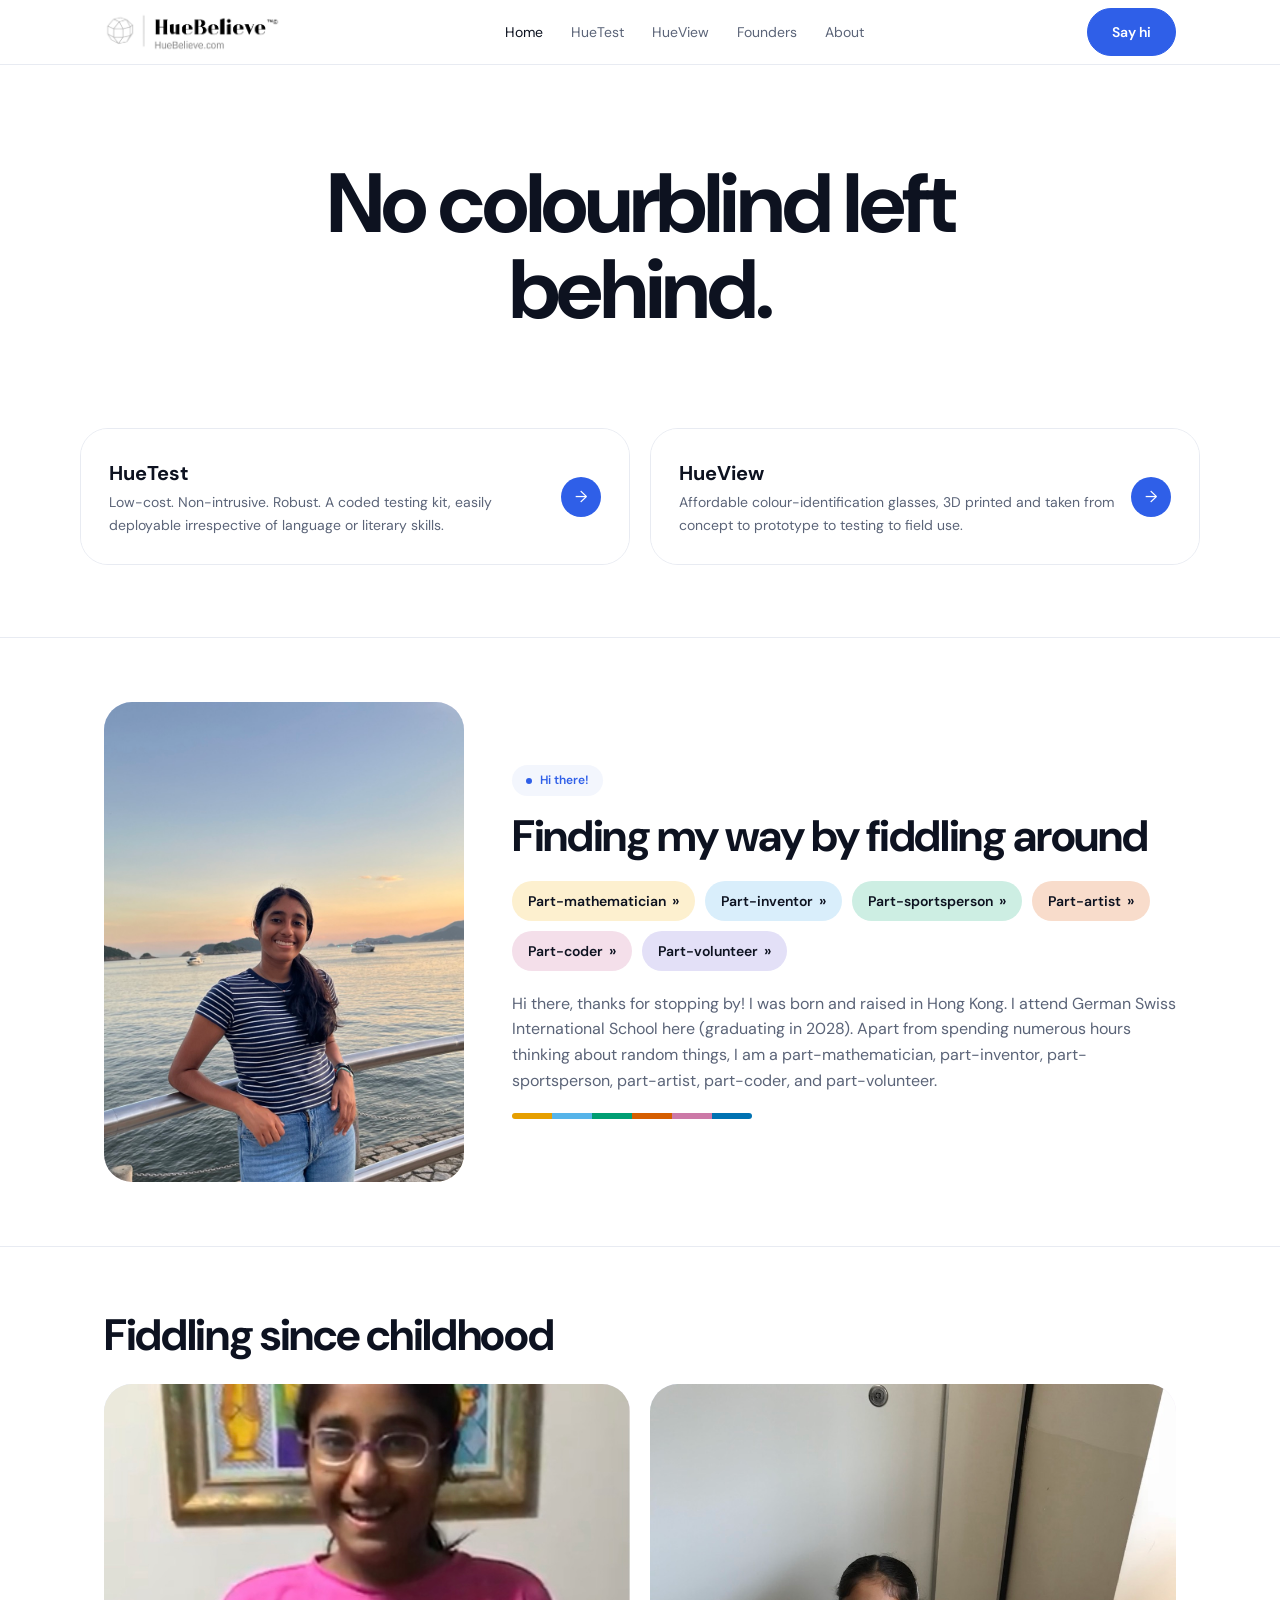
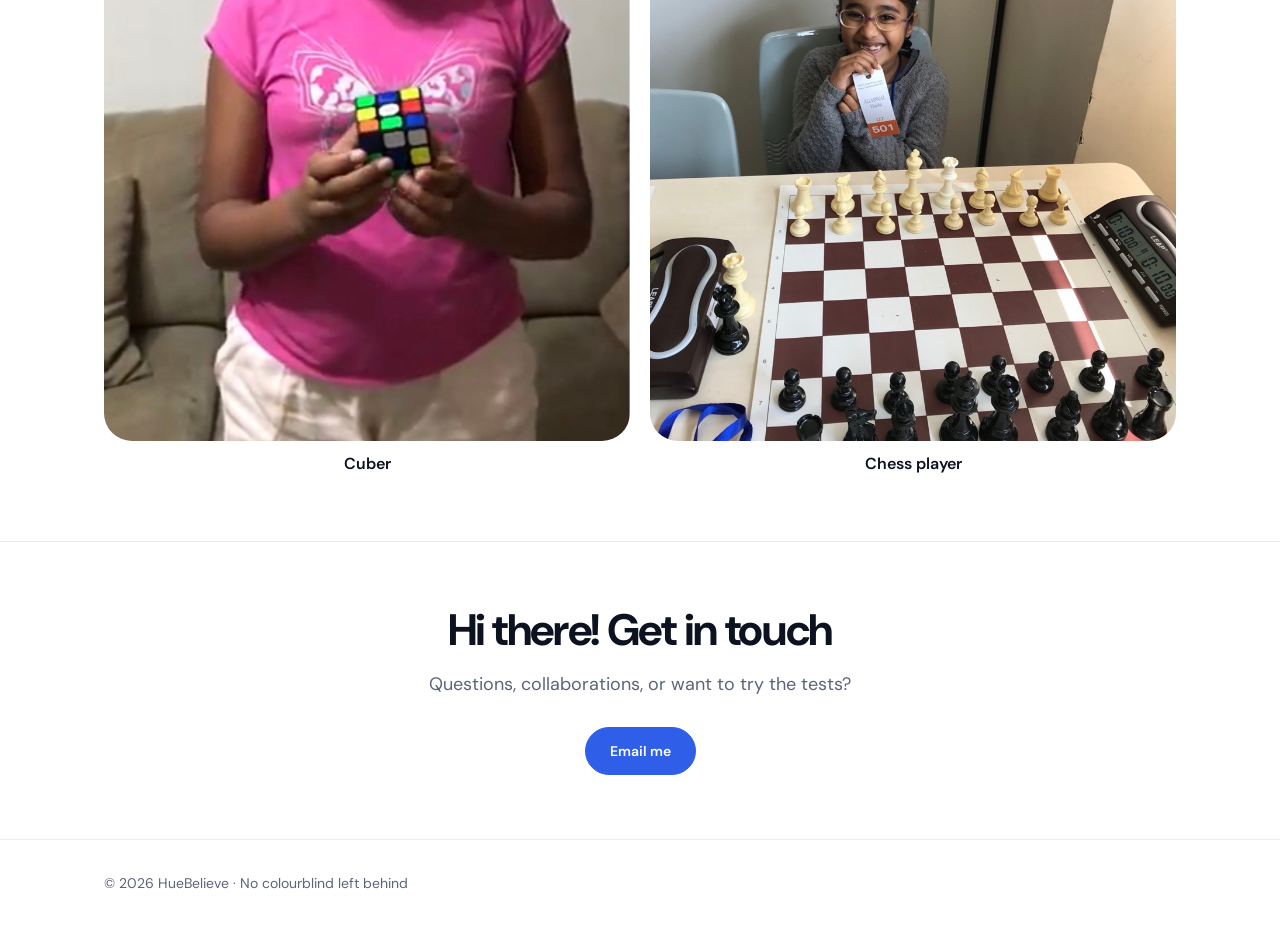
==== index.html @ 2ad81dcd "Route contact links to agar.vedika@gmail.com; show 'Email me' in Get in touch Co-Authored-By: Claude" ====
<!doctype html><html lang="en"><head><meta charset="utf-8"><meta name="viewport" content="width=device-width,initial-scale=1">
<title>HueBelieve</title><link rel="preconnect" href="https://fonts.googleapis.com"><link href="https://fonts.googleapis.com/css2?family=DM+Sans:wght@400;500;700&display=swap" rel="stylesheet"><link rel="stylesheet" href="styles.css"></head><body>
<nav><div class="wrap"><a class="logo" href="index.html"><img src="images/logo.png" alt="HueBelieve" height="40"></a>
<div class="links"><a href="index.html" class="on">Home</a><a href="huetest.html" class="">HueTest</a><a href="hueview.html" class="">HueView</a><a href="founders.html" class="">Founders</a><a href="index.html#about" class="">About</a></div><a class="btn primary" href="mailto:agar.vedika@gmail.com">Say hi</a></div></nav>

<header class="wrap hero"><h1>No colourblind left behind.</h1>
</header>
<div class="wrap tiles">
<a class="tile" href="huetest.html"><div class="cap"><div><h3>HueTest</h3><p>Low-cost. Non-intrusive. Robust. A coded testing kit, easily deployable irrespective of language or literary skills.</p></div><span class="arrow">→</span></div></a>
<a class="tile" href="hueview.html"><div class="cap"><div><h3>HueView</h3><p>Affordable colour-identification glasses, 3D printed and taken from concept to prototype to testing to field use.</p></div><span class="arrow">→</span></div></a></div>
<section id="about"><div class="wrap about"><div class="photo " data-label="Me"><img src="images/me.jpg" alt="Shivani by the sea at sunset" onerror="this.remove()"></div>
<div><span class="badge"><i></i>Hi there!</span><h2 style="margin-top:16px">Finding my way by fiddling around</h2>
<div class="chips"><a class="chip" href="founders.html#mathematician">Part-mathematician <span class="arr">&raquo;</span></a><a class="chip" href="founders.html#inventor">Part-inventor <span class="arr">&raquo;</span></a><a class="chip" href="founders.html#sportsperson">Part-sportsperson <span class="arr">&raquo;</span></a><a class="chip" href="founders.html#artist">Part-artist <span class="arr">&raquo;</span></a><a class="chip" href="founders.html#coder">Part-coder <span class="arr">&raquo;</span></a><a class="chip" href="founders.html#volunteer">Part-volunteer <span class="arr">&raquo;</span></a></div>
<p class="muted">Hi there, thanks for stopping by! I was born and raised in Hong Kong. I attend German Swiss International School here (graduating in 2028). Apart from spending numerous hours thinking about random things, I am a part-mathematician, part-inventor, part-sportsperson, part-artist, part-coder, and part-volunteer.</p><div class="spectrum"><i style="background:#E69F00"></i><i style="background:#56B4E9"></i><i style="background:#009E73"></i><i style="background:#D55E00"></i><i style="background:#CC79A7"></i><i style="background:#0072B2"></i></div></div></div></section>
<section id="fiddling"><div class="wrap"><h2>Fiddling since childhood</h2>
<div class="kids"><figure><div class="photo" data-label="Cuber"><img src="images/cuber.jpg" alt="Cuber" onerror="this.remove()"></div><figcaption>Cuber</figcaption></figure>
<figure><div class="photo" data-label="Chess player"><img src="images/chess.jpg" alt="Chess player" onerror="this.remove()"></div><figcaption>Chess player</figcaption></figure></div></div></section>

<section id="contact"><div class="wrap" style="text-align:center"><h2>Hi there! Get in touch</h2><p class="lead">Questions, collaborations, or want to try the tests?</p><p><a class="btn primary" href="mailto:agar.vedika@gmail.com">Email me</a></p></div></section>
<footer><div class="wrap">© 2026 HueBelieve · No colourblind left behind</div></footer></body></html>
---- styles.css ----
:root{--bg:#fff;--ink:#0d1220;--muted:#5b6478;--line:#e8ebf2;--blue:#2f5fe8;--soft:#f3f6fd;
--c1:#E69F00;--c2:#56B4E9;--c3:#009E73;--c4:#D55E00;--c5:#CC79A7;--c6:#0072B2}
*{box-sizing:border-box;margin:0}
html{scroll-behavior:smooth}
body{font-family:"DM Sans",system-ui,sans-serif;color:var(--ink);background:var(--bg);line-height:1.6}
a{color:inherit;text-decoration:none}
.wrap{max-width:1120px;margin:0 auto;padding:0 24px}
nav{position:sticky;top:0;z-index:10;background:rgba(255,255,255,.9);backdrop-filter:blur(8px);border-bottom:1px solid var(--line)}
nav .wrap{display:flex;align-items:center;justify-content:space-between;height:64px}
.logo{display:flex;align-items:center;gap:10px;font-weight:700}
.links{display:flex;gap:28px;font-size:14px;color:var(--muted)}
.links a:hover,.links a.on{color:var(--ink)}
.btn{display:inline-block;padding:12px 24px;border-radius:999px;font-weight:600;font-size:14px;border:1px solid var(--line);background:#fff}
.btn.primary{background:var(--blue);color:#fff;border-color:var(--blue)}
.btn:hover{transform:translateY(-1px)}
.hero{text-align:center;padding:72px 0 40px}
.badge{display:inline-flex;align-items:center;gap:8px;background:var(--soft);color:var(--blue);font-size:12px;font-weight:600;padding:6px 14px;border-radius:999px}
.badge i{width:6px;height:6px;border-radius:50%;background:var(--blue)}
h1{font-size:clamp(40px,7vw,84px);letter-spacing:-.04em;line-height:1.02;margin:24px auto;max-width:900px}
h2{font-size:clamp(28px,4vw,44px);letter-spacing:-.03em;line-height:1.1;margin-bottom:16px}
h3{font-size:20px;margin-bottom:6px}
.lead{color:var(--muted);max-width:560px;margin:0 auto 28px;font-size:18px}
.cta{display:flex;gap:12px;justify-content:center;flex-wrap:wrap}
.tiles{display:grid;grid-template-columns:1fr 1fr;gap:20px;padding:32px 0 72px}
.tile{position:relative;border-radius:28px;overflow:hidden;aspect-ratio:4/5;display:block}
.tile .photo{position:absolute;inset:0}
.tile .cap{position:absolute;left:20px;right:20px;bottom:20px;background:#fff;border-radius:20px;padding:16px 20px;display:flex;justify-content:space-between;align-items:center;gap:12px}
.tile .cap p{font-size:14px;color:var(--muted)}
.tile .arrow{flex:none;width:40px;height:40px;border-radius:50%;background:var(--blue);color:#fff;display:grid;place-items:center}
.tile:hover .arrow{transform:translateX(4px)}
.photo{background:linear-gradient(135deg,#dfe8ff,#f3e6f7 50%,#ffeccc);display:grid;place-items:center;color:var(--muted);font-size:14px}
.photo img{width:100%;height:100%;object-fit:cover;display:block}
.photo:has(img)::after{content:none}
.photo::before{content:attr(data-label);position:absolute;opacity:.7;z-index:0}
.photo img{position:relative;z-index:1}
section{padding:64px 0;border-top:1px solid var(--line)}
.about{display:grid;grid-template-columns:360px 1fr;gap:48px;align-items:center}
.about .photo{position:relative;aspect-ratio:3/4;border-radius:28px;overflow:hidden}
.chips{display:flex;flex-wrap:wrap;gap:10px;margin:20px 0}
.chip{padding:8px 16px;border-radius:999px;font-size:14px;font-weight:600;background:var(--soft)}
.chip:nth-child(1){background:#fdf0cf}.chip:nth-child(2){background:#d9eefb}.chip:nth-child(3){background:#cdeee3}
.chip:nth-child(4){background:#f8dccb}.chip:nth-child(5){background:#f4dfea}
.muted{color:var(--muted)}
.grid{display:grid;grid-template-columns:repeat(auto-fill,minmax(240px,1fr));gap:20px;margin-top:24px}
.gallery .photo{position:relative;aspect-ratio:1;border-radius:20px;overflow:hidden}
.card{border:1px solid var(--line);border-radius:20px;padding:24px;display:flex;flex-direction:column;gap:12px;align-items:flex-start}
.card p{color:var(--muted);font-size:15px}
pre{background:#0d1220;color:#dbe4ff;border-radius:16px;padding:20px;overflow:auto;font-size:13px;line-height:1.5;margin-top:16px}
.pagehead{padding:64px 0 24px}
.pagehead h1{text-align:left;margin:16px 0;font-size:clamp(36px,6vw,64px)}
.pagehead p{color:var(--muted);max-width:620px;font-size:18px}
table{width:100%;border-collapse:collapse;margin-top:16px;font-size:15px}
th,td{text-align:left;padding:12px 14px;border-bottom:1px solid var(--line)}
th{background:var(--soft);font-size:13px;text-transform:uppercase;letter-spacing:.04em}
.spectrum{display:flex;height:6px;border-radius:99px;overflow:hidden;margin-top:20px;max-width:240px}
.spectrum i{flex:1}
footer{border-top:1px solid var(--line);padding:32px 0;color:var(--muted);font-size:14px}
@media(max-width:760px){.links{display:none}.tiles,.about{grid-template-columns:1fr}}
.logo img{display:block;width:auto}
.kids{display:grid;grid-template-columns:1fr 1fr;gap:20px;margin-top:24px}
.kids figure .photo{position:relative;aspect-ratio:4/5;border-radius:28px;overflow:hidden}
.kids figcaption{margin-top:10px;font-weight:600;text-align:center}
.tile .cap h3{margin-bottom:2px}
@media(max-width:760px){.kids{grid-template-columns:1fr}}
.tile{aspect-ratio:auto;border:1px solid var(--line);background:linear-gradient(135deg,#eef3ff,#fff7e8);padding:56px 28px 28px;display:flex;align-items:flex-end;min-height:260px}
.tile .cap{position:static;width:100%;box-shadow:0 1px 0 var(--line)}
.tile{background:#fff;min-height:0;padding:0;border-radius:28px}
.tile .cap{padding:28px;box-shadow:none}

.kids.parts{grid-template-columns:repeat(3,1fr)}
@media(max-width:760px){.kids.parts{grid-template-columns:1fr}}
.kids.parts figcaption{font-size:14px}
.card>.btn{margin-top:auto}
.chip:nth-child(6){background:#e3e0f7}
.photo .tag{position:absolute;left:14px;bottom:14px;z-index:2;padding:8px 16px;border-radius:999px;background:rgba(255,255,255,.92);color:#0d1220;font-size:14px;font-weight:700}
a.chip{display:inline-flex;align-items:center;gap:6px;color:inherit;transition:transform .15s}
a.chip:hover{transform:translateY(-2px)}
a.chip .arr{font-size:15px;transition:transform .15s}
a.chip:hover .arr{transform:translateX(3px)}
.kids.parts figure{scroll-margin-top:110px}
.kids.parts figure:target .photo{outline:3px solid var(--blue);outline-offset:4px}
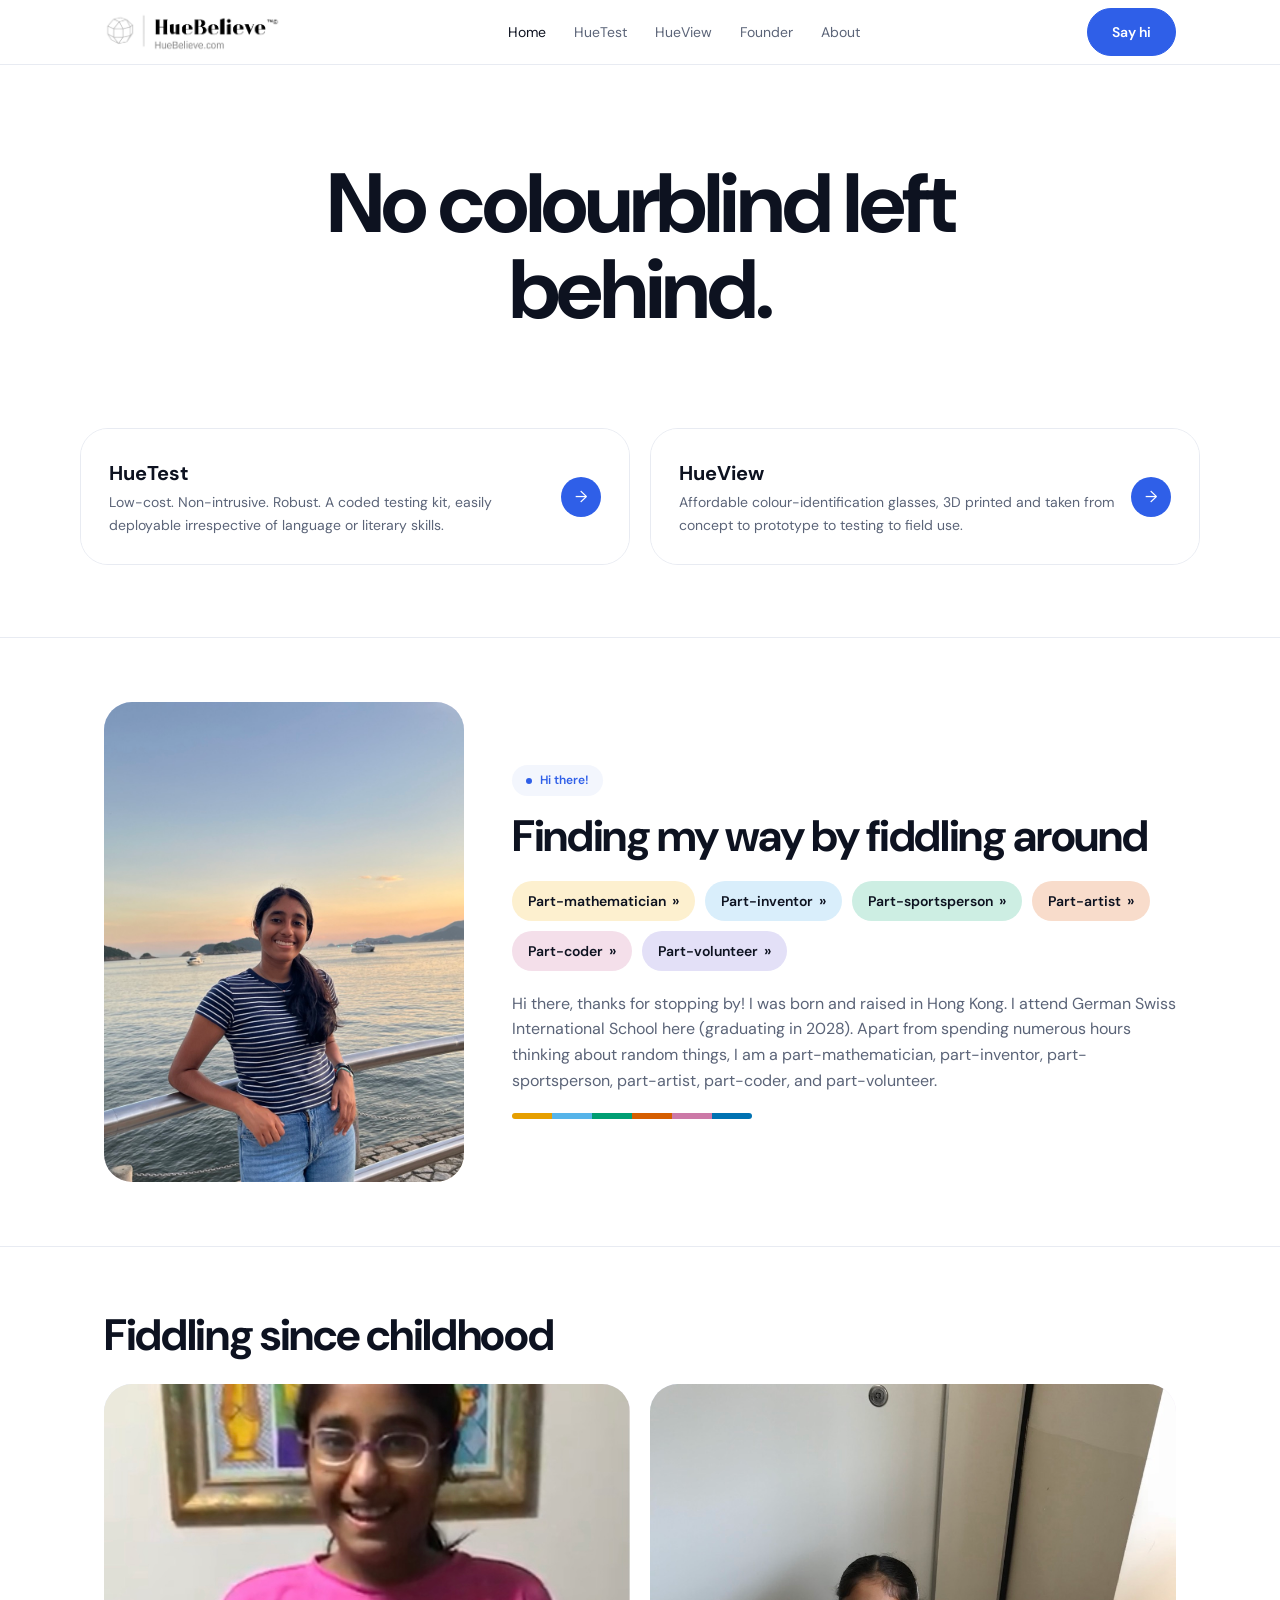
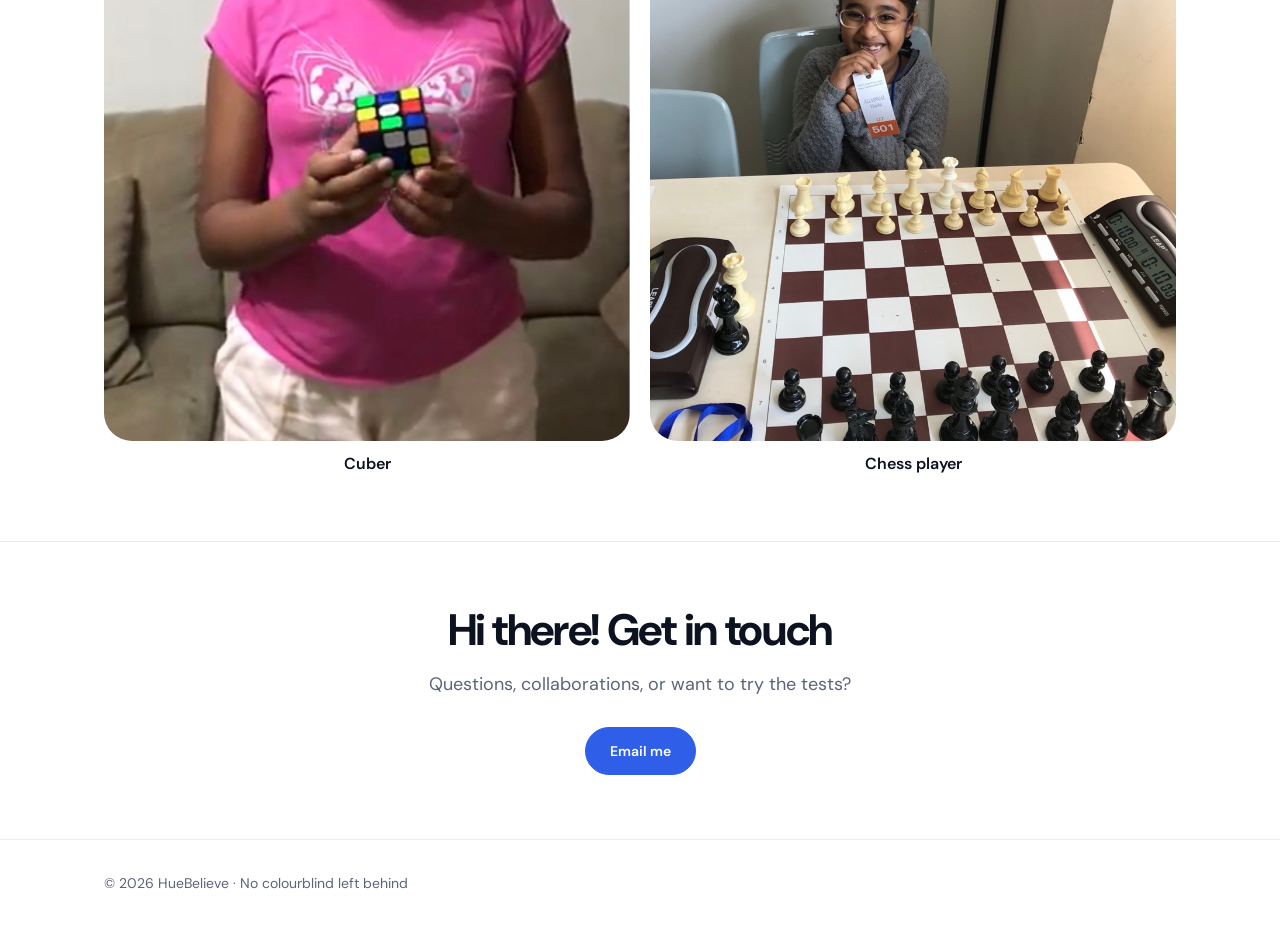
==== commit e5359c83: "Add contact form via FormSubmit, rename Founders tab to Founder, center contact dialog Co-Authored-B" ====
--- a/index.html
+++ b/index.html
@@ -1,7 +1,7 @@
 <!doctype html><html lang="en"><head><meta charset="utf-8"><meta name="viewport" content="width=device-width,initial-scale=1">
 <title>HueBelieve</title><link rel="preconnect" href="https://fonts.googleapis.com"><link href="https://fonts.googleapis.com/css2?family=DM+Sans:wght@400;500;700&display=swap" rel="stylesheet"><link rel="stylesheet" href="styles.css"></head><body>
 <nav><div class="wrap"><a class="logo" href="index.html"><img src="images/logo.png" alt="HueBelieve" height="40"></a>
-<div class="links"><a href="index.html" class="on">Home</a><a href="huetest.html" class="">HueTest</a><a href="hueview.html" class="">HueView</a><a href="founders.html" class="">Founders</a><a href="index.html#about" class="">About</a></div><a class="btn primary" href="mailto:agar.vedika@gmail.com">Say hi</a></div></nav>
+<div class="links"><a href="index.html" class="on">Home</a><a href="huetest.html" class="">HueTest</a><a href="hueview.html" class="">HueView</a><a href="founders.html" class="">Founder</a><a href="index.html#about" class="">About</a></div><a class="btn primary" href="#" data-contact>Say hi</a></div></nav>
 
 <header class="wrap hero"><h1>No colourblind left behind.</h1>
 </header>
@@ -16,5 +16,5 @@
 <div class="kids"><figure><div class="photo" data-label="Cuber"><img src="images/cuber.jpg" alt="Cuber" onerror="this.remove()"></div><figcaption>Cuber</figcaption></figure>
 <figure><div class="photo" data-label="Chess player"><img src="images/chess.jpg" alt="Chess player" onerror="this.remove()"></div><figcaption>Chess player</figcaption></figure></div></div></section>
 
-<section id="contact"><div class="wrap" style="text-align:center"><h2>Hi there! Get in touch</h2><p class="lead">Questions, collaborations, or want to try the tests?</p><p><a class="btn primary" href="mailto:agar.vedika@gmail.com">Email me</a></p></div></section>
-<footer><div class="wrap">© 2026 HueBelieve · No colourblind left behind</div></footer></body></html>+<section id="contact"><div class="wrap" style="text-align:center"><h2>Hi there! Get in touch</h2><p class="lead">Questions, collaborations, or want to try the tests?</p><p><a class="btn primary" href="#" data-contact>Email me</a></p></div></section>
+<footer><div class="wrap">© 2026 HueBelieve · No colourblind left behind</div></footer><script src="contact.js"></script></body></html>
--- a/styles.css
+++ b/styles.css
@@ -79,3 +79,14 @@
 a.chip:hover .arr{transform:translateX(3px)}
 .kids.parts figure{scroll-margin-top:110px}
 .kids.parts figure:target .photo{outline:3px solid var(--blue);outline-offset:4px}
+dialog.contact{border:none;border-radius:24px;padding:32px;width:min(480px,calc(100vw - 32px));box-shadow:0 20px 60px rgba(0,0,0,.25);font-family:inherit}
+dialog.contact::backdrop{background:rgba(13,18,32,.5)}
+dialog.contact h3{margin:0 0 8px;font-size:24px}
+dialog.contact form#cf{display:flex;flex-direction:column;gap:14px;margin-top:20px}
+dialog.contact label{display:flex;flex-direction:column;gap:6px;font-size:14px;font-weight:600}
+dialog.contact input,dialog.contact textarea{font:inherit;font-weight:400;padding:12px 14px;border:1px solid var(--line);border-radius:12px}
+dialog.contact button.btn{align-self:flex-start;cursor:pointer}
+dialog.contact #cf-status{font-size:14px;min-height:20px;color:var(--muted)}
+.cf-close{position:absolute;top:14px;right:18px}
+.cf-close button{background:none;border:none;font-size:28px;line-height:1;cursor:pointer;color:var(--muted)}
+dialog.contact{margin:auto}
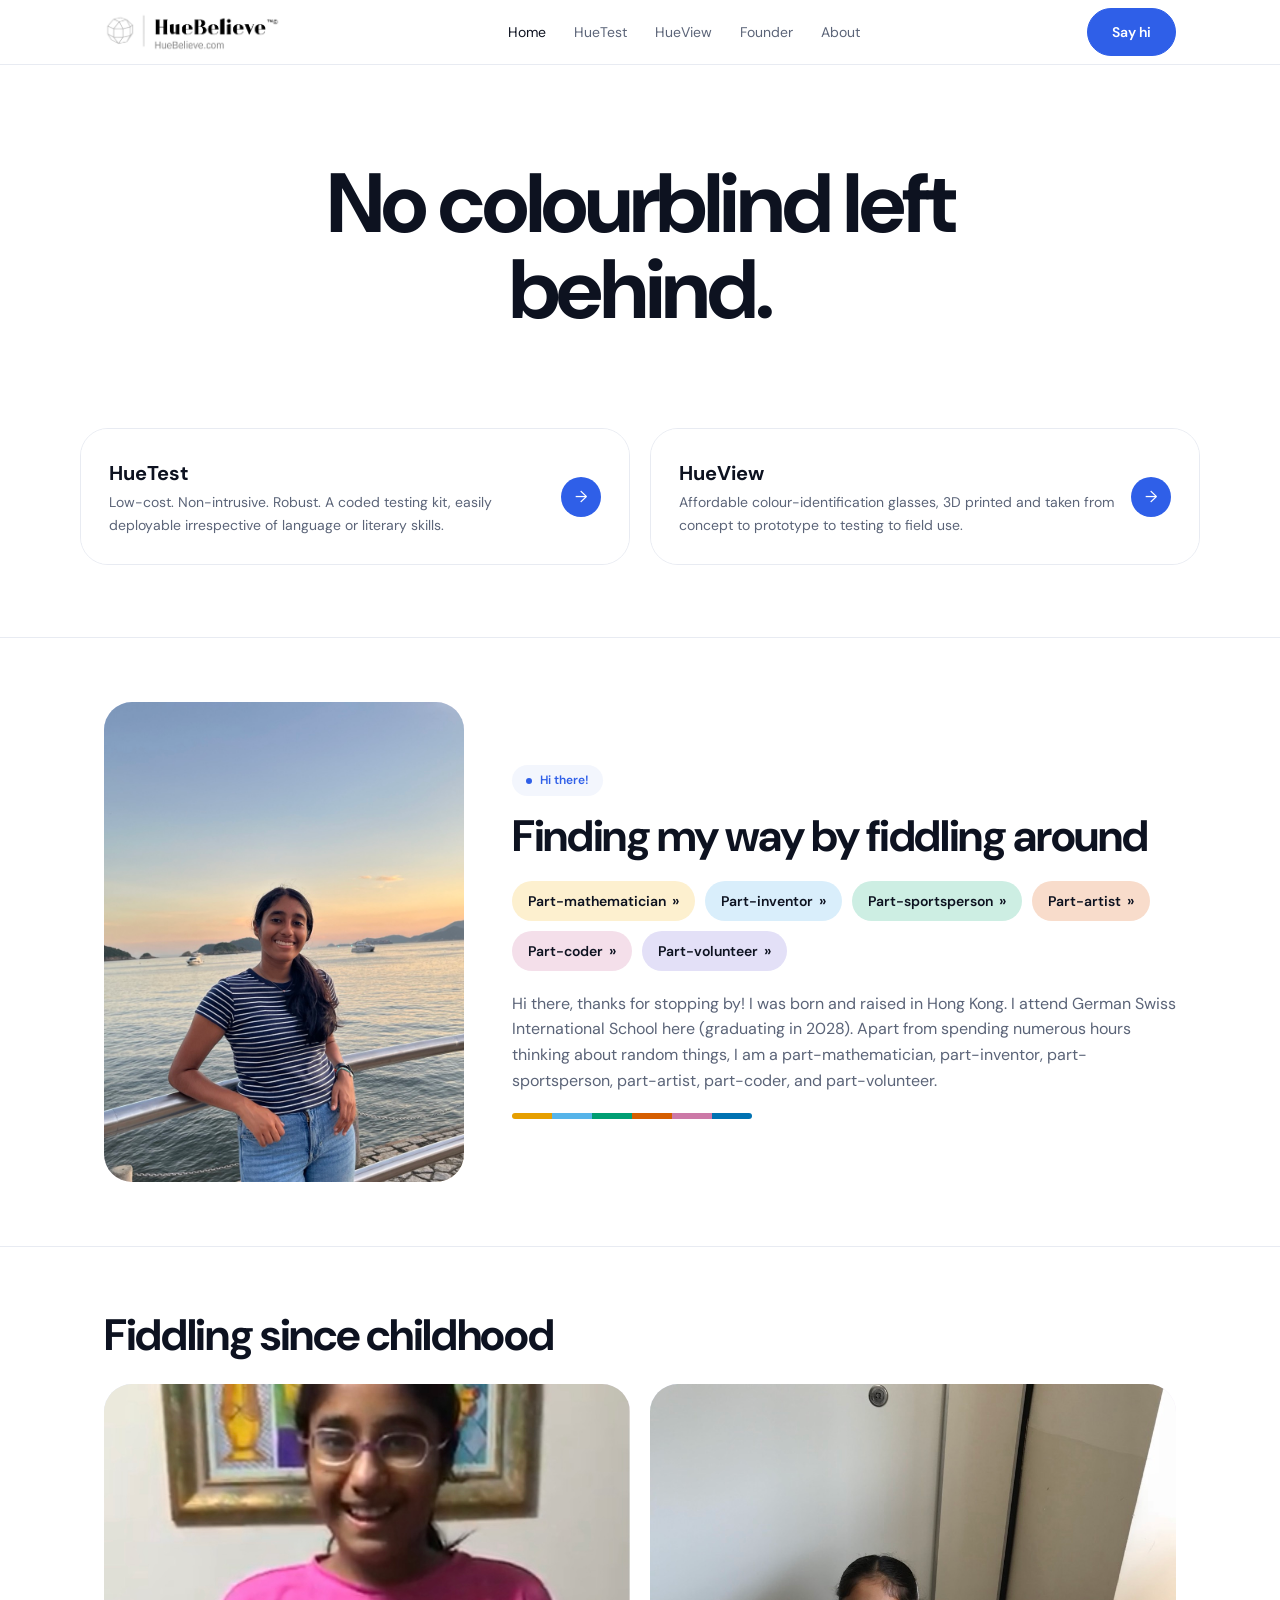
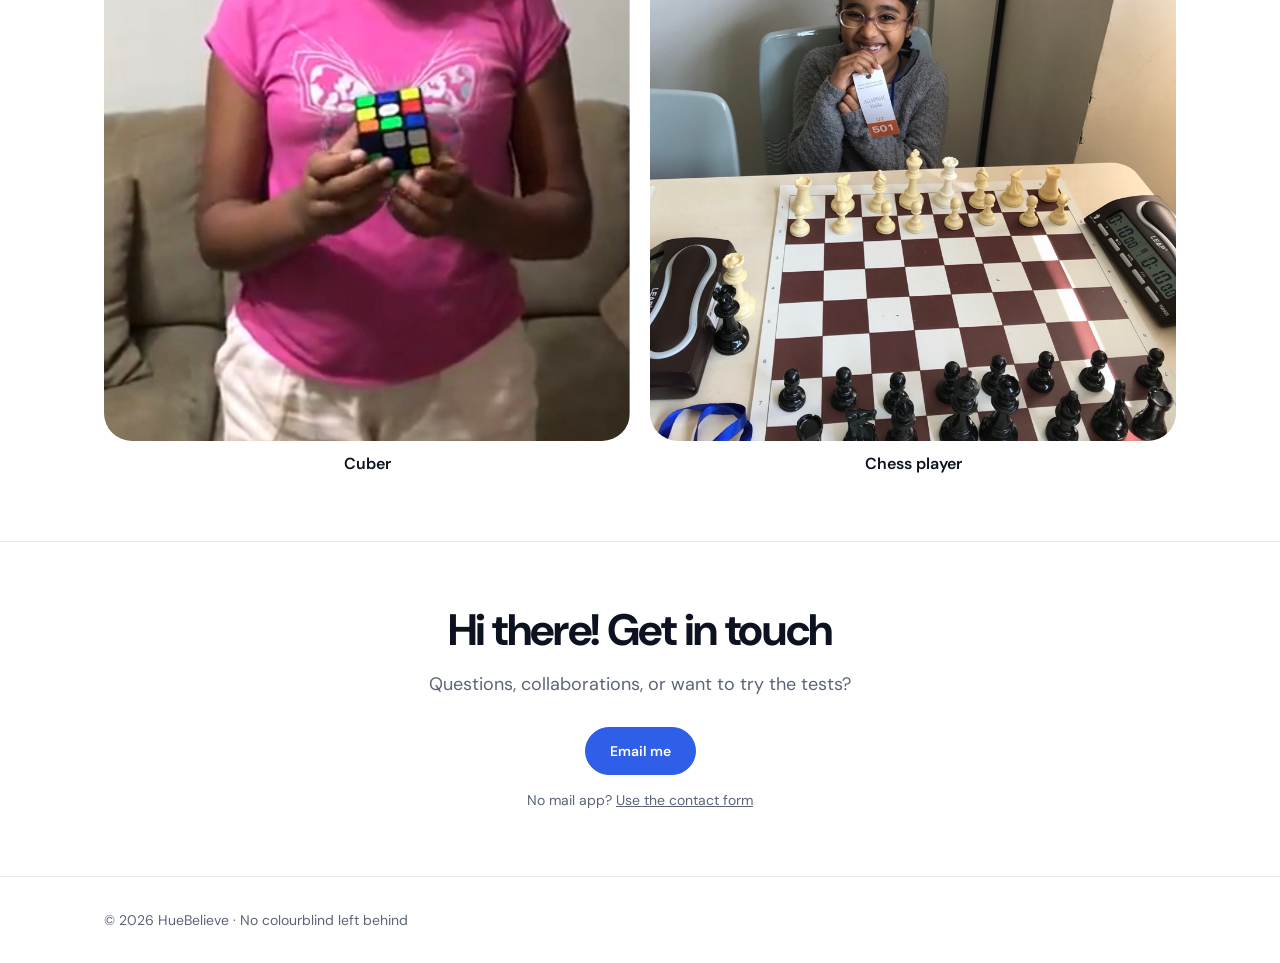
==== commit e79b7bea: "Restore contact form fallback under Email me; use clean page URLs Co-Authored-By: Claude Sonnet 5.5 " ====
--- a/index.html
+++ b/index.html
@@ -1,20 +1,20 @@
 <!doctype html><html lang="en"><head><meta charset="utf-8"><meta name="viewport" content="width=device-width,initial-scale=1">
 <title>HueBelieve</title><link rel="preconnect" href="https://fonts.googleapis.com"><link href="https://fonts.googleapis.com/css2?family=DM+Sans:wght@400;500;700&display=swap" rel="stylesheet"><link rel="stylesheet" href="styles.css"></head><body>
-<nav><div class="wrap"><a class="logo" href="index.html"><img src="images/logo.png" alt="HueBelieve" height="40"></a>
-<div class="links"><a href="index.html" class="on">Home</a><a href="huetest.html" class="">HueTest</a><a href="hueview.html" class="">HueView</a><a href="founders.html" class="">Founder</a><a href="index.html#about" class="">About</a></div><a class="btn primary" href="#" data-contact>Say hi</a></div></nav>
+<nav><div class="wrap"><a class="logo" href="./"><img src="images/logo.png" alt="HueBelieve" height="40"></a>
+<div class="links"><a href="./" class="on">Home</a><a href="huetest" class="">HueTest</a><a href="hueview" class="">HueView</a><a href="founders" class="">Founder</a><a href="./#about" class="">About</a></div><a class="btn primary" href="mailto:agar.vedika@gmail.com">Say hi</a></div></nav>
 
 <header class="wrap hero"><h1>No colourblind left behind.</h1>
 </header>
 <div class="wrap tiles">
-<a class="tile" href="huetest.html"><div class="cap"><div><h3>HueTest</h3><p>Low-cost. Non-intrusive. Robust. A coded testing kit, easily deployable irrespective of language or literary skills.</p></div><span class="arrow">→</span></div></a>
-<a class="tile" href="hueview.html"><div class="cap"><div><h3>HueView</h3><p>Affordable colour-identification glasses, 3D printed and taken from concept to prototype to testing to field use.</p></div><span class="arrow">→</span></div></a></div>
+<a class="tile" href="huetest"><div class="cap"><div><h3>HueTest</h3><p>Low-cost. Non-intrusive. Robust. A coded testing kit, easily deployable irrespective of language or literary skills.</p></div><span class="arrow">→</span></div></a>
+<a class="tile" href="hueview"><div class="cap"><div><h3>HueView</h3><p>Affordable colour-identification glasses, 3D printed and taken from concept to prototype to testing to field use.</p></div><span class="arrow">→</span></div></a></div>
 <section id="about"><div class="wrap about"><div class="photo " data-label="Me"><img src="images/me.jpg" alt="Shivani by the sea at sunset" onerror="this.remove()"></div>
 <div><span class="badge"><i></i>Hi there!</span><h2 style="margin-top:16px">Finding my way by fiddling around</h2>
-<div class="chips"><a class="chip" href="founders.html#mathematician">Part-mathematician <span class="arr">&raquo;</span></a><a class="chip" href="founders.html#inventor">Part-inventor <span class="arr">&raquo;</span></a><a class="chip" href="founders.html#sportsperson">Part-sportsperson <span class="arr">&raquo;</span></a><a class="chip" href="founders.html#artist">Part-artist <span class="arr">&raquo;</span></a><a class="chip" href="founders.html#coder">Part-coder <span class="arr">&raquo;</span></a><a class="chip" href="founders.html#volunteer">Part-volunteer <span class="arr">&raquo;</span></a></div>
+<div class="chips"><a class="chip" href="founders#mathematician">Part-mathematician <span class="arr">&raquo;</span></a><a class="chip" href="founders#inventor">Part-inventor <span class="arr">&raquo;</span></a><a class="chip" href="founders#sportsperson">Part-sportsperson <span class="arr">&raquo;</span></a><a class="chip" href="founders#artist">Part-artist <span class="arr">&raquo;</span></a><a class="chip" href="founders#coder">Part-coder <span class="arr">&raquo;</span></a><a class="chip" href="founders#volunteer">Part-volunteer <span class="arr">&raquo;</span></a></div>
 <p class="muted">Hi there, thanks for stopping by! I was born and raised in Hong Kong. I attend German Swiss International School here (graduating in 2028). Apart from spending numerous hours thinking about random things, I am a part-mathematician, part-inventor, part-sportsperson, part-artist, part-coder, and part-volunteer.</p><div class="spectrum"><i style="background:#E69F00"></i><i style="background:#56B4E9"></i><i style="background:#009E73"></i><i style="background:#D55E00"></i><i style="background:#CC79A7"></i><i style="background:#0072B2"></i></div></div></div></section>
 <section id="fiddling"><div class="wrap"><h2>Fiddling since childhood</h2>
 <div class="kids"><figure><div class="photo" data-label="Cuber"><img src="images/cuber.jpg" alt="Cuber" onerror="this.remove()"></div><figcaption>Cuber</figcaption></figure>
 <figure><div class="photo" data-label="Chess player"><img src="images/chess.jpg" alt="Chess player" onerror="this.remove()"></div><figcaption>Chess player</figcaption></figure></div></div></section>
 
-<section id="contact"><div class="wrap" style="text-align:center"><h2>Hi there! Get in touch</h2><p class="lead">Questions, collaborations, or want to try the tests?</p><p><a class="btn primary" href="#" data-contact>Email me</a></p></div></section>
+<section id="contact"><div class="wrap" style="text-align:center"><h2>Hi there! Get in touch</h2><p class="lead">Questions, collaborations, or want to try the tests?</p><p><a class="btn primary" href="mailto:agar.vedika@gmail.com">Email me</a></p><p style="margin-top:14px;font-size:14px" class="muted">No mail app? <a href="#" data-contact style="text-decoration:underline">Use the contact form</a></p></div></section>
 <footer><div class="wrap">© 2026 HueBelieve · No colourblind left behind</div></footer><script src="contact.js"></script></body></html>
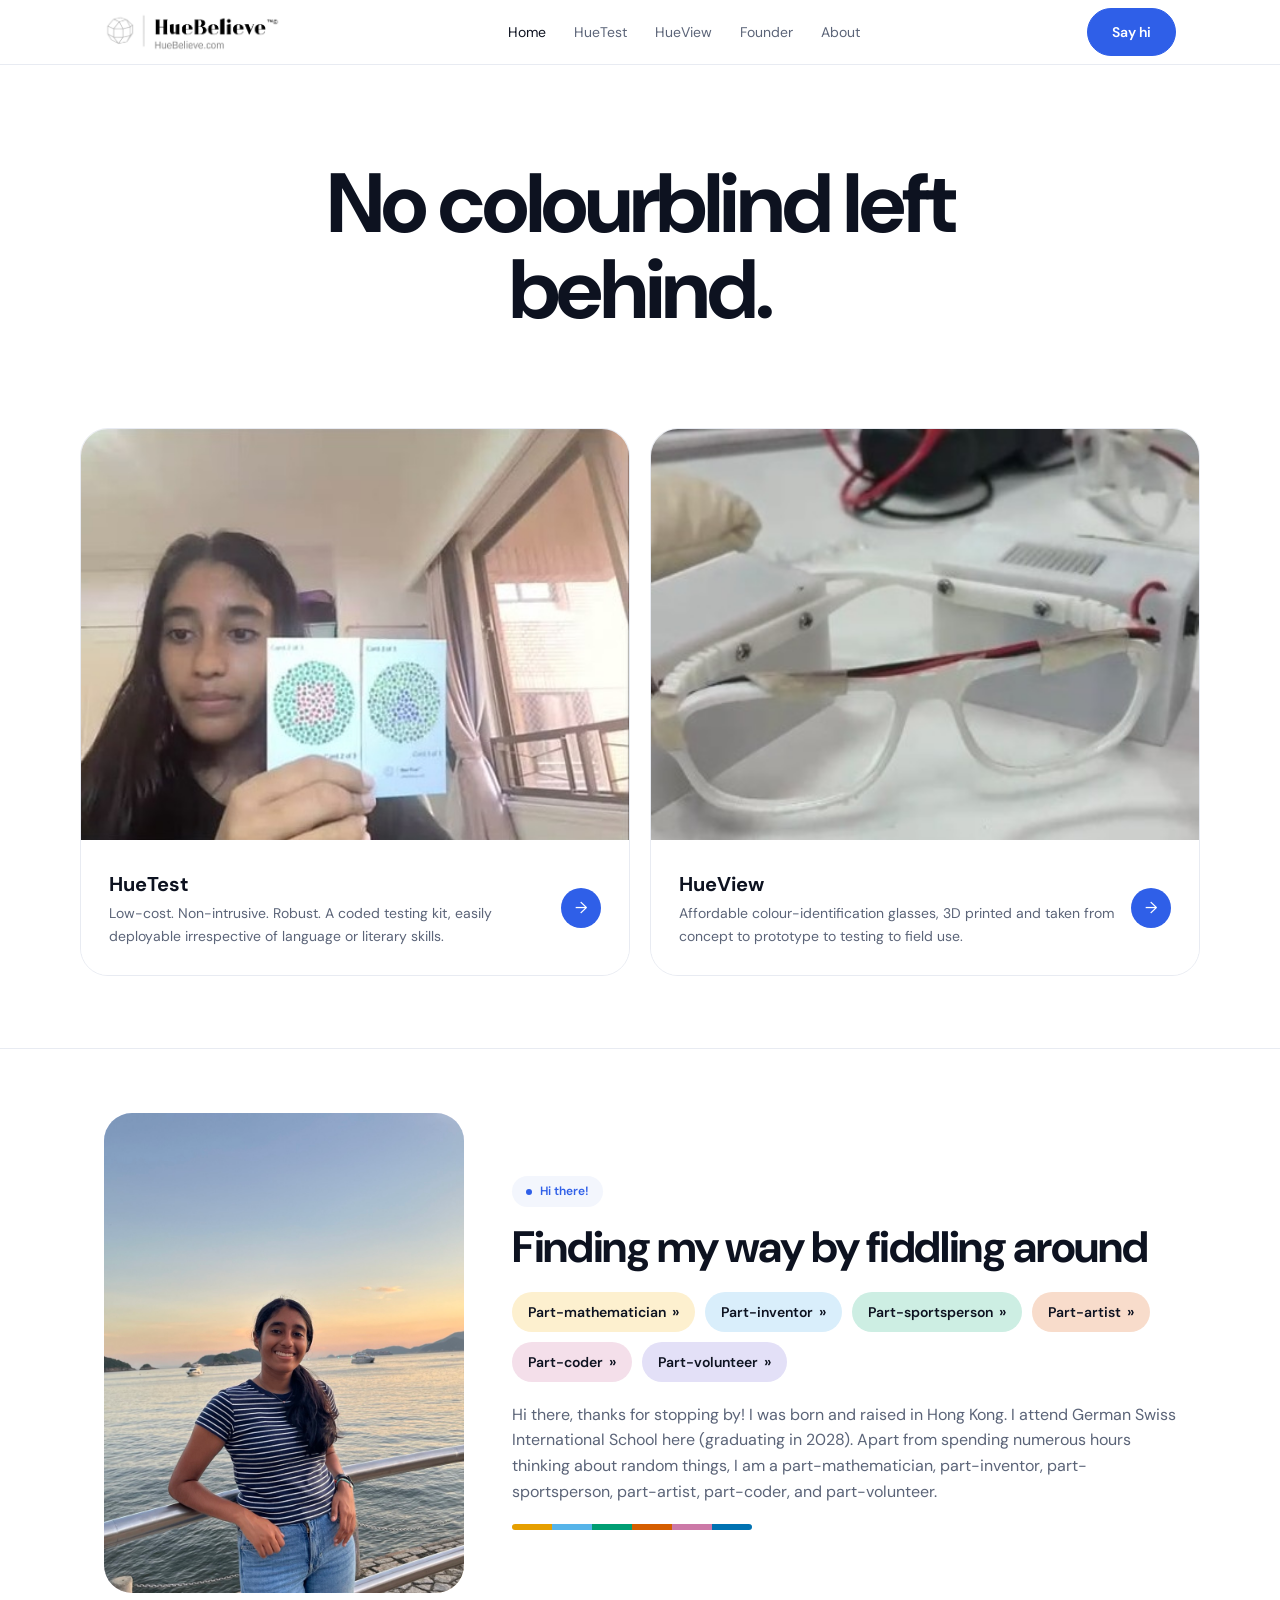
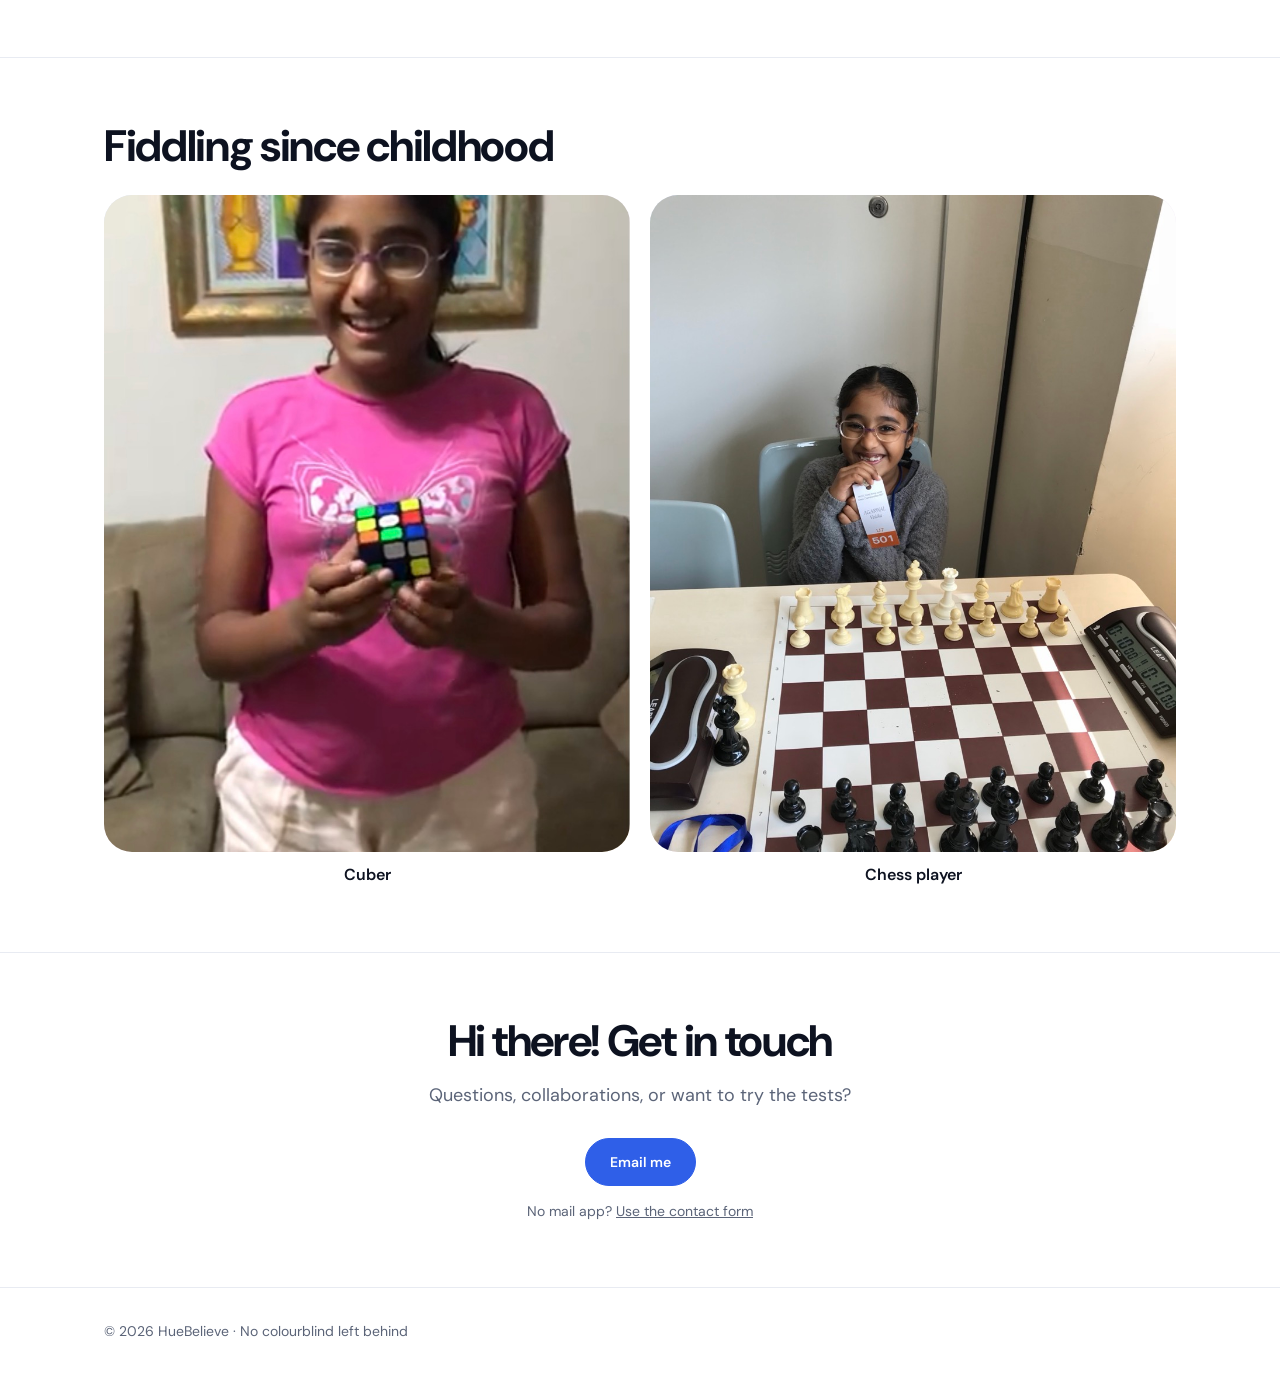
==== commit bfd73569: "Add photos to HueTest and HueView landing tiles Co-Authored-By: Claude Sonnet 5.5 <noreply@anthropic" ====
--- a/index.html
+++ b/index.html
@@ -6,8 +6,8 @@
 <header class="wrap hero"><h1>No colourblind left behind.</h1>
 </header>
 <div class="wrap tiles">
-<a class="tile" href="huetest"><div class="cap"><div><h3>HueTest</h3><p>Low-cost. Non-intrusive. Robust. A coded testing kit, easily deployable irrespective of language or literary skills.</p></div><span class="arrow">→</span></div></a>
-<a class="tile" href="hueview"><div class="cap"><div><h3>HueView</h3><p>Affordable colour-identification glasses, 3D printed and taken from concept to prototype to testing to field use.</p></div><span class="arrow">→</span></div></a></div>
+<a class="tile" href="huetest"><div class="tile-photo"><img src="images/huetest-tile.jpg" alt="HueTest colour plate cards being shown on a video call"></div><div class="cap"><div><h3>HueTest</h3><p>Low-cost. Non-intrusive. Robust. A coded testing kit, easily deployable irrespective of language or literary skills.</p></div><span class="arrow">→</span></div></a>
+<a class="tile" href="hueview"><div class="tile-photo"><img src="images/hueview-tile.jpg" alt="HueView prototype glasses on a workbench"></div><div class="cap"><div><h3>HueView</h3><p>Affordable colour-identification glasses, 3D printed and taken from concept to prototype to testing to field use.</p></div><span class="arrow">→</span></div></a></div>
 <section id="about"><div class="wrap about"><div class="photo " data-label="Me"><img src="images/me.jpg" alt="Shivani by the sea at sunset" onerror="this.remove()"></div>
 <div><span class="badge"><i></i>Hi there!</span><h2 style="margin-top:16px">Finding my way by fiddling around</h2>
 <div class="chips"><a class="chip" href="founders#mathematician">Part-mathematician <span class="arr">&raquo;</span></a><a class="chip" href="founders#inventor">Part-inventor <span class="arr">&raquo;</span></a><a class="chip" href="founders#sportsperson">Part-sportsperson <span class="arr">&raquo;</span></a><a class="chip" href="founders#artist">Part-artist <span class="arr">&raquo;</span></a><a class="chip" href="founders#coder">Part-coder <span class="arr">&raquo;</span></a><a class="chip" href="founders#volunteer">Part-volunteer <span class="arr">&raquo;</span></a></div>
--- a/styles.css
+++ b/styles.css
@@ -90,3 +90,6 @@
 .cf-close{position:absolute;top:14px;right:18px}
 .cf-close button{background:none;border:none;font-size:28px;line-height:1;cursor:pointer;color:var(--muted)}
 dialog.contact{margin:auto}
+.tile{flex-direction:column;align-items:stretch}
+.tile-photo{aspect-ratio:4/3;overflow:hidden}
+.tile-photo img{width:100%;height:100%;object-fit:cover;display:block}
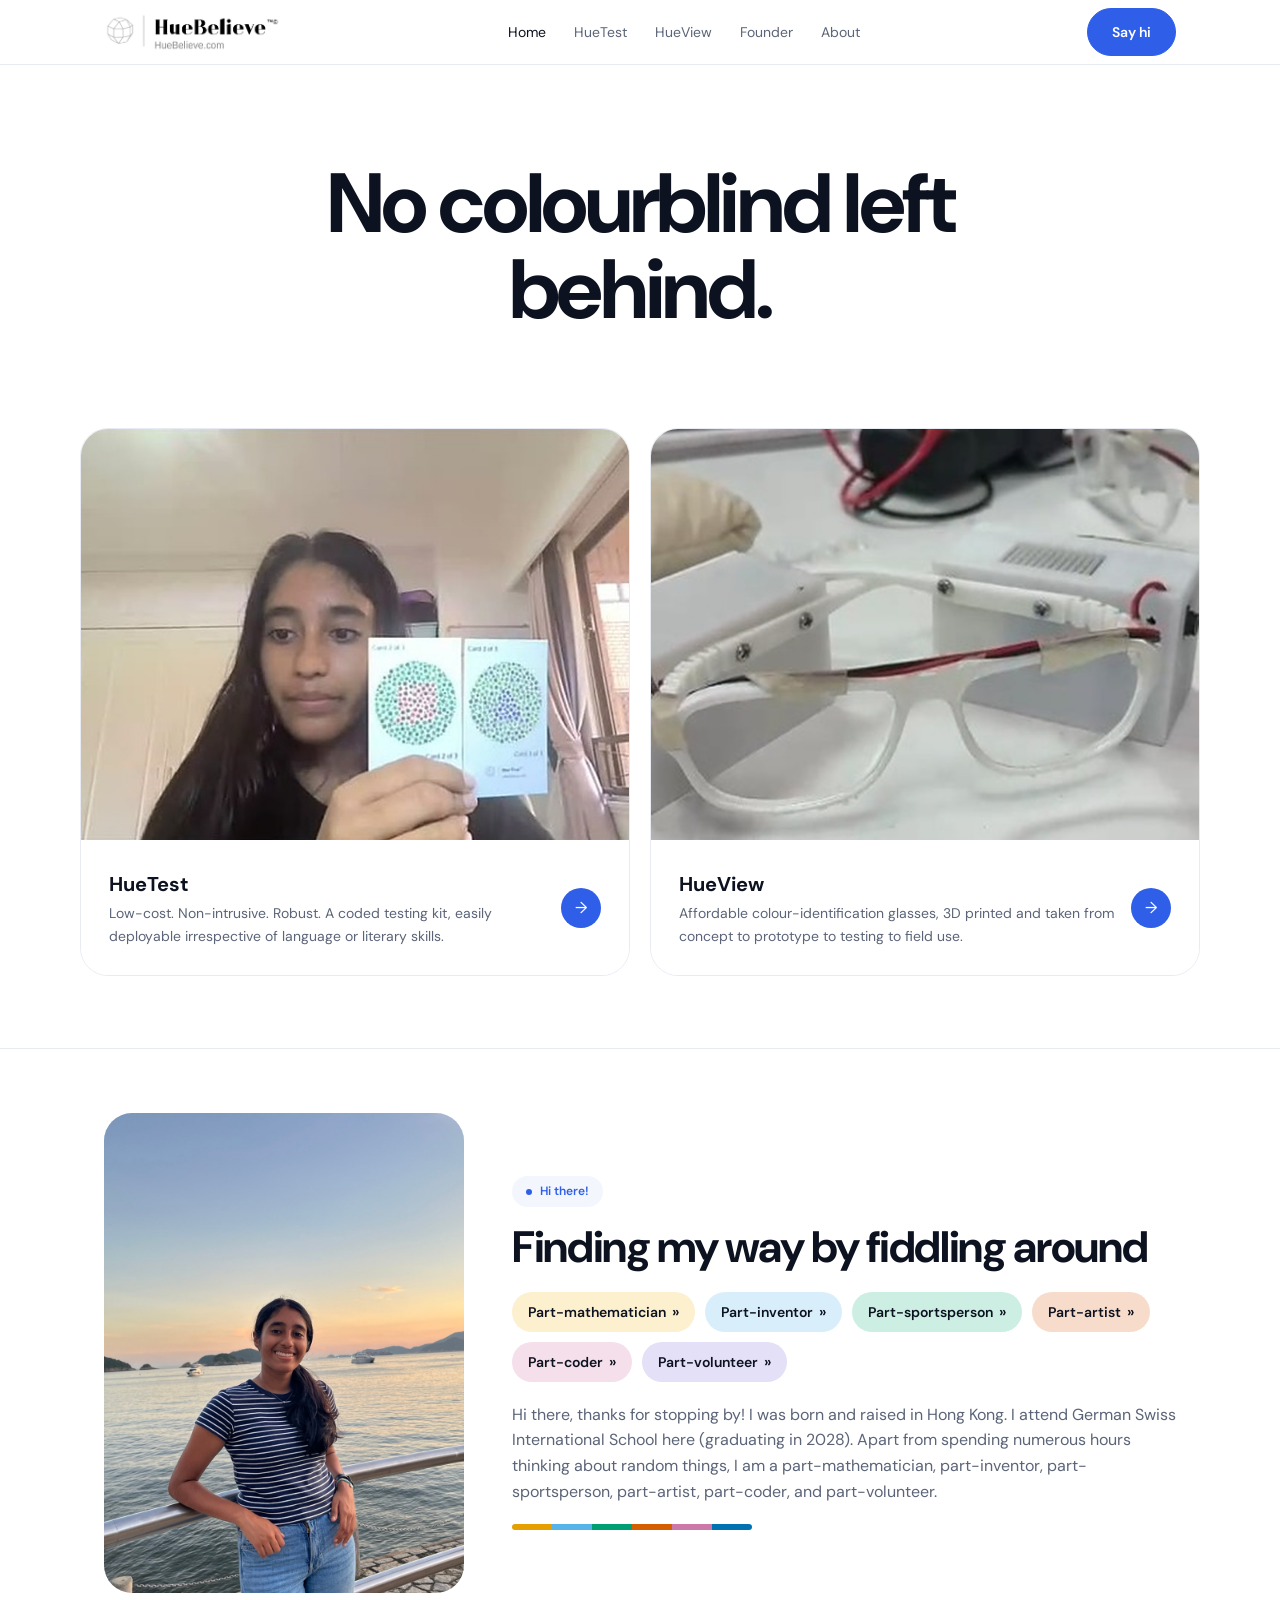
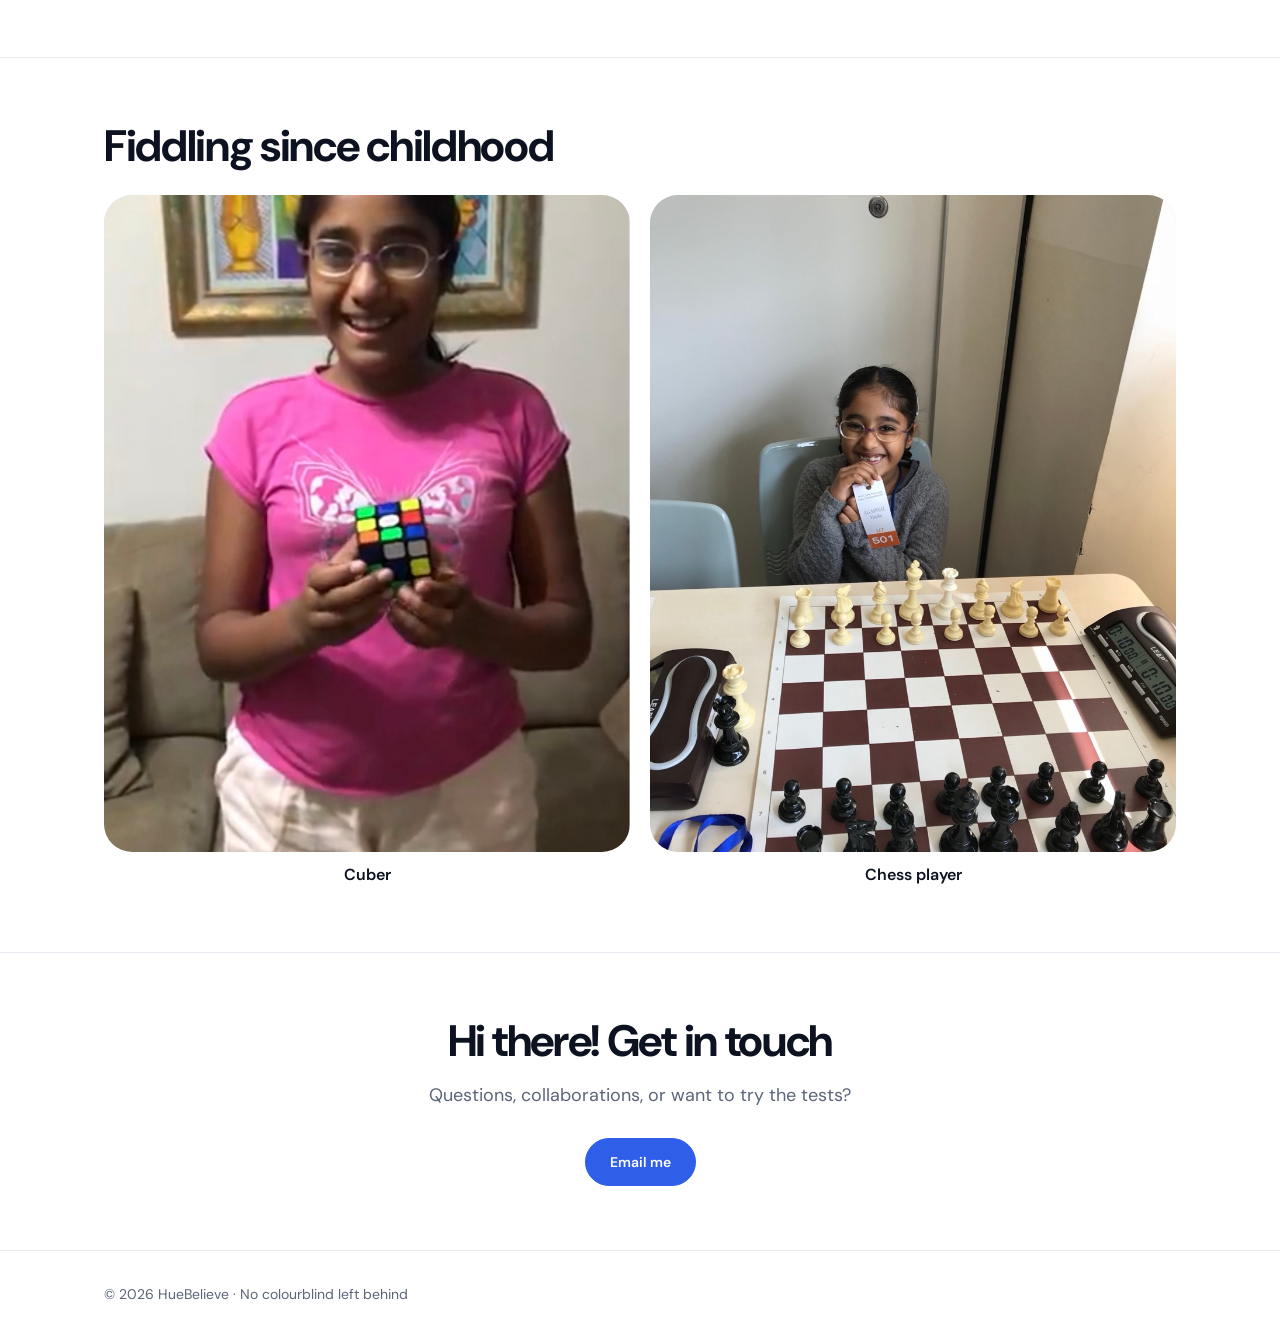
==== commit fdd7d4db: "Remove contact form fallback line; recenter and upscale HueTest/HueView tile photos Co-Authored-By: " ====
--- a/index.html
+++ b/index.html
@@ -16,5 +16,5 @@
 <div class="kids"><figure><div class="photo" data-label="Cuber"><img src="images/cuber.jpg" alt="Cuber" onerror="this.remove()"></div><figcaption>Cuber</figcaption></figure>
 <figure><div class="photo" data-label="Chess player"><img src="images/chess.jpg" alt="Chess player" onerror="this.remove()"></div><figcaption>Chess player</figcaption></figure></div></div></section>
 
-<section id="contact"><div class="wrap" style="text-align:center"><h2>Hi there! Get in touch</h2><p class="lead">Questions, collaborations, or want to try the tests?</p><p><a class="btn primary" href="mailto:agar.vedika@gmail.com">Email me</a></p><p style="margin-top:14px;font-size:14px" class="muted">No mail app? <a href="#" data-contact style="text-decoration:underline">Use the contact form</a></p></div></section>
+<section id="contact"><div class="wrap" style="text-align:center"><h2>Hi there! Get in touch</h2><p class="lead">Questions, collaborations, or want to try the tests?</p><p><a class="btn primary" href="mailto:agar.vedika@gmail.com">Email me</a></p></div></section>
 <footer><div class="wrap">© 2026 HueBelieve · No colourblind left behind</div></footer><script src="contact.js"></script></body></html>
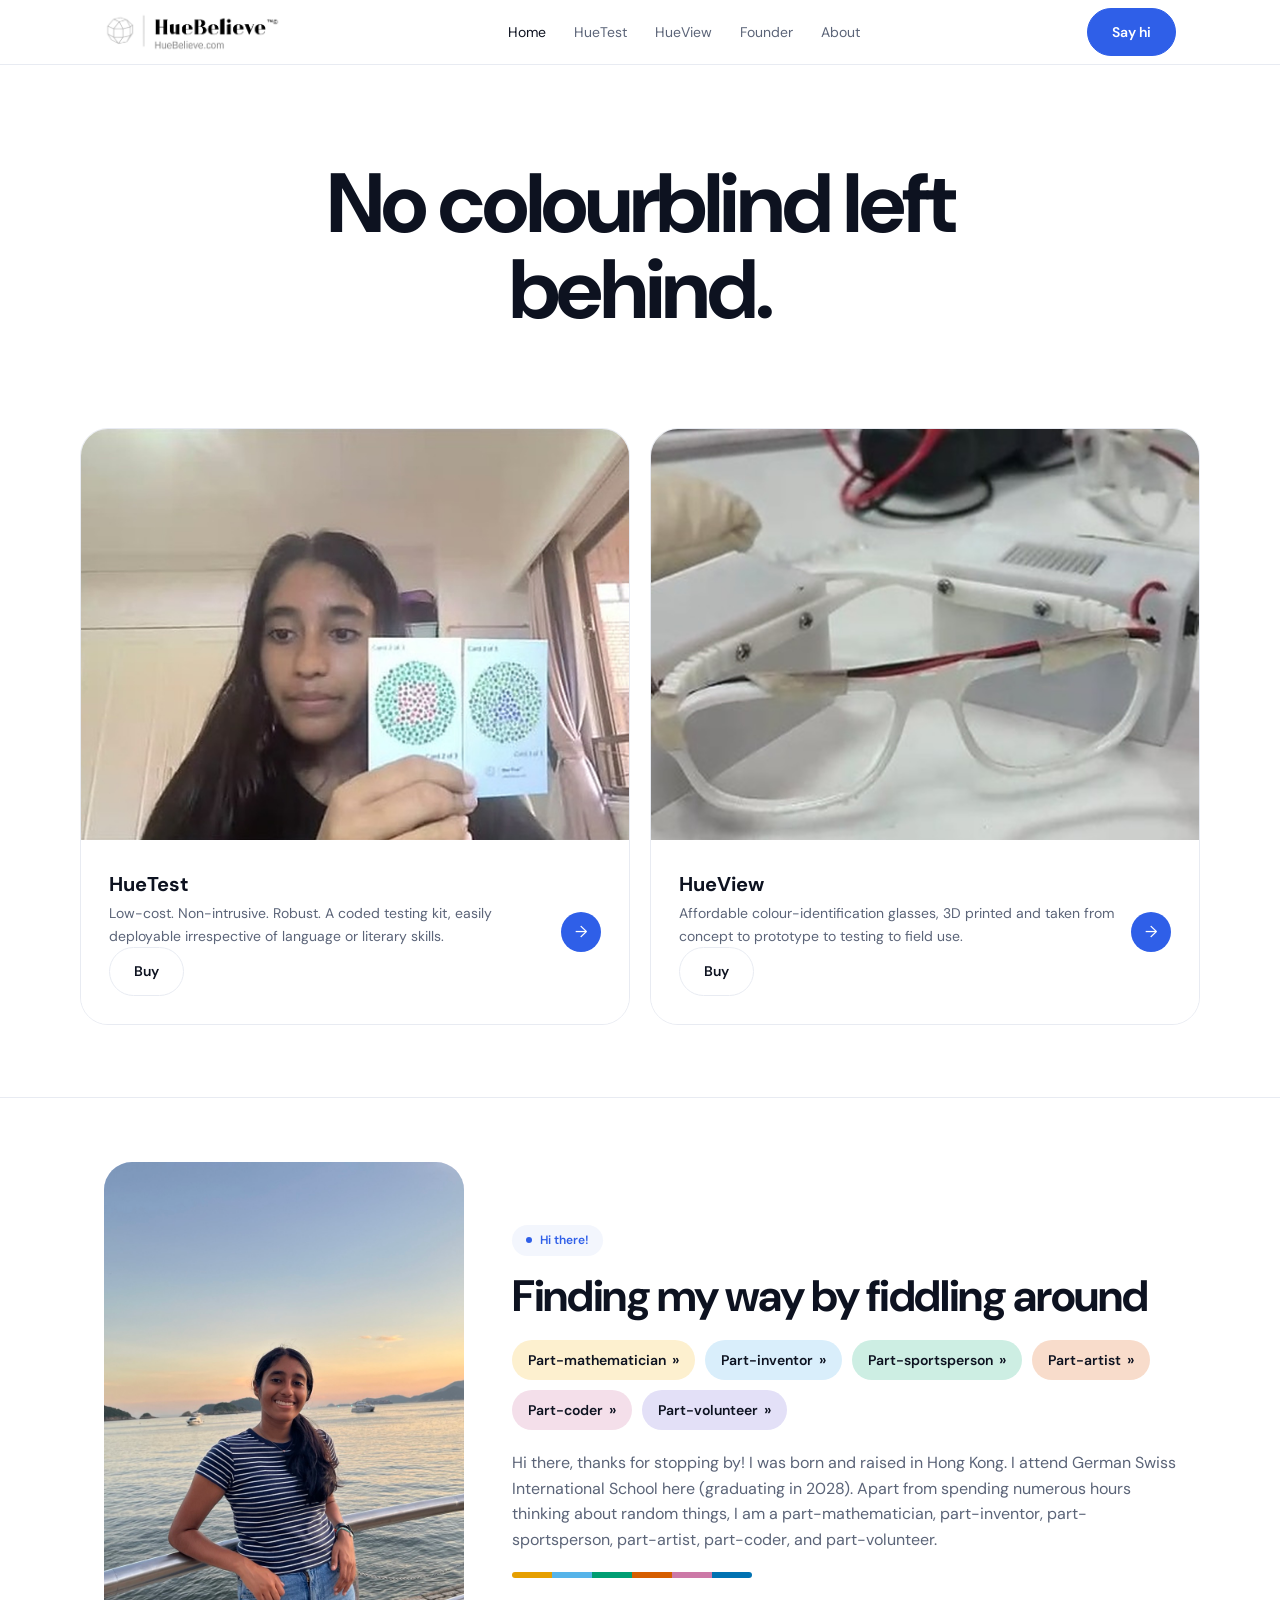
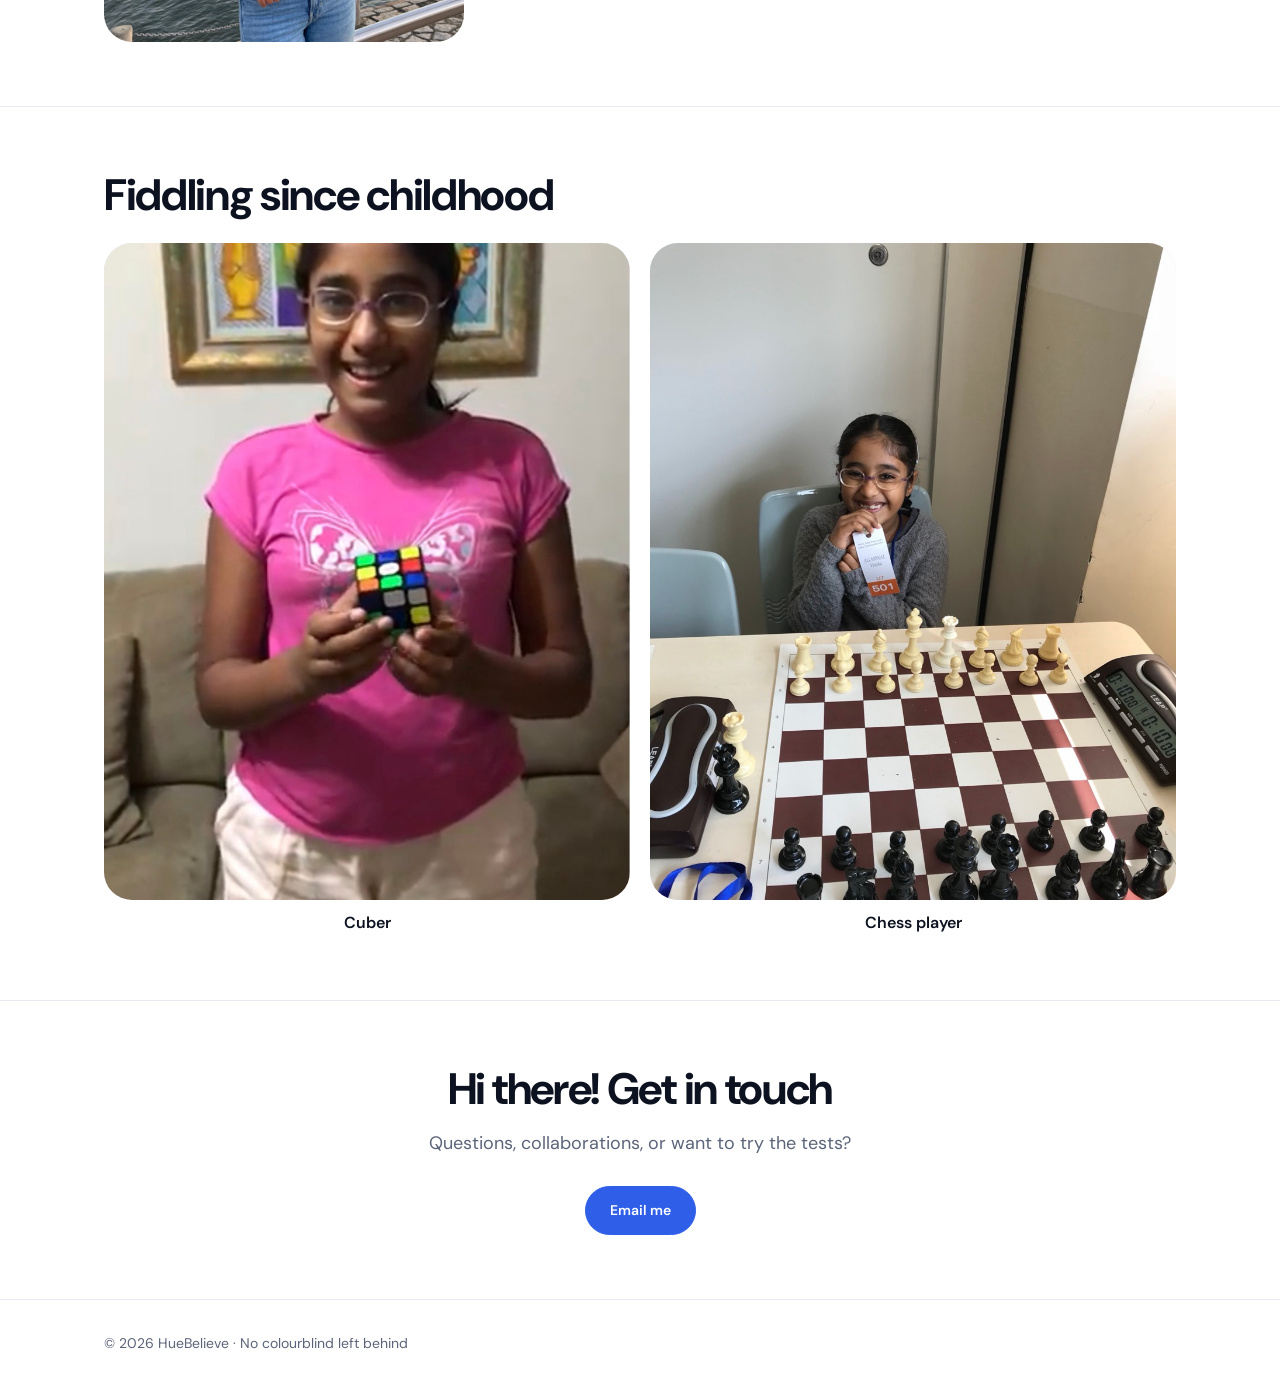
==== commit 4eae05bd: "new changes" ====
--- a/index.html
+++ b/index.html
@@ -1,20 +1,20 @@
 <!doctype html><html lang="en"><head><meta charset="utf-8"><meta name="viewport" content="width=device-width,initial-scale=1">
 <title>HueBelieve</title><link rel="preconnect" href="https://fonts.googleapis.com"><link href="https://fonts.googleapis.com/css2?family=DM+Sans:wght@400;500;700&display=swap" rel="stylesheet"><link rel="stylesheet" href="styles.css"></head><body>
 <nav><div class="wrap"><a class="logo" href="./"><img src="images/logo.png" alt="HueBelieve" height="40"></a>
-<div class="links"><a href="./" class="on">Home</a><a href="huetest" class="">HueTest</a><a href="hueview" class="">HueView</a><a href="founders" class="">Founder</a><a href="./#about" class="">About</a></div><a class="btn primary" href="mailto:agar.vedika@gmail.com">Say hi</a></div></nav>
+<div class="links"><a href="./" class="on">Home</a><a href="huetest" class="">HueTest</a><a href="hueview" class="">HueView</a><a href="founder" class="">Founder</a><a href="./#about" class="">About</a></div><a class="btn primary" href="#" data-contact>Say hi</a></div></nav>
 
 <header class="wrap hero"><h1>No colourblind left behind.</h1>
 </header>
 <div class="wrap tiles">
-<a class="tile" href="huetest"><div class="tile-photo"><img src="images/huetest-tile.jpg" alt="HueTest colour plate cards being shown on a video call"></div><div class="cap"><div><h3>HueTest</h3><p>Low-cost. Non-intrusive. Robust. A coded testing kit, easily deployable irrespective of language or literary skills.</p></div><span class="arrow">→</span></div></a>
-<a class="tile" href="hueview"><div class="tile-photo"><img src="images/hueview-tile.jpg" alt="HueView prototype glasses on a workbench"></div><div class="cap"><div><h3>HueView</h3><p>Affordable colour-identification glasses, 3D printed and taken from concept to prototype to testing to field use.</p></div><span class="arrow">→</span></div></a></div>
+<div class="tile"><a class="tile-link" href="huetest" aria-label="HueTest"></a><div class="tile-photo"><img src="images/huetest-tile.jpg" alt="HueTest colour plate cards being shown on a video call"></div><div class="cap"><div><h3>HueTest</h3><p>Low-cost. Non-intrusive. Robust. A coded testing kit, easily deployable irrespective of language or literary skills.</p><a class="btn buy" href="buy">Buy</a></div><span class="arrow">→</span></div></div>
+<div class="tile"><a class="tile-link" href="hueview" aria-label="HueView"></a><div class="tile-photo"><img src="images/hueview-tile.jpg" alt="HueView prototype glasses on a workbench"></div><div class="cap"><div><h3>HueView</h3><p>Affordable colour-identification glasses, 3D printed and taken from concept to prototype to testing to field use.</p><a class="btn buy" href="buy">Buy</a></div><span class="arrow">→</span></div></div></div>
 <section id="about"><div class="wrap about"><div class="photo " data-label="Me"><img src="images/me.jpg" alt="Shivani by the sea at sunset" onerror="this.remove()"></div>
 <div><span class="badge"><i></i>Hi there!</span><h2 style="margin-top:16px">Finding my way by fiddling around</h2>
-<div class="chips"><a class="chip" href="founders#mathematician">Part-mathematician <span class="arr">&raquo;</span></a><a class="chip" href="founders#inventor">Part-inventor <span class="arr">&raquo;</span></a><a class="chip" href="founders#sportsperson">Part-sportsperson <span class="arr">&raquo;</span></a><a class="chip" href="founders#artist">Part-artist <span class="arr">&raquo;</span></a><a class="chip" href="founders#coder">Part-coder <span class="arr">&raquo;</span></a><a class="chip" href="founders#volunteer">Part-volunteer <span class="arr">&raquo;</span></a></div>
+<div class="chips"><a class="chip" href="founder#mathematician">Part-mathematician <span class="arr">&raquo;</span></a><a class="chip" href="founder#inventor">Part-inventor <span class="arr">&raquo;</span></a><a class="chip" href="founder#sportsperson">Part-sportsperson <span class="arr">&raquo;</span></a><a class="chip" href="founder#artist">Part-artist <span class="arr">&raquo;</span></a><a class="chip" href="founder#coder">Part-coder <span class="arr">&raquo;</span></a><a class="chip" href="founder#volunteer">Part-volunteer <span class="arr">&raquo;</span></a></div>
 <p class="muted">Hi there, thanks for stopping by! I was born and raised in Hong Kong. I attend German Swiss International School here (graduating in 2028). Apart from spending numerous hours thinking about random things, I am a part-mathematician, part-inventor, part-sportsperson, part-artist, part-coder, and part-volunteer.</p><div class="spectrum"><i style="background:#E69F00"></i><i style="background:#56B4E9"></i><i style="background:#009E73"></i><i style="background:#D55E00"></i><i style="background:#CC79A7"></i><i style="background:#0072B2"></i></div></div></div></section>
 <section id="fiddling"><div class="wrap"><h2>Fiddling since childhood</h2>
 <div class="kids"><figure><div class="photo" data-label="Cuber"><img src="images/cuber.jpg" alt="Cuber" onerror="this.remove()"></div><figcaption>Cuber</figcaption></figure>
 <figure><div class="photo" data-label="Chess player"><img src="images/chess.jpg" alt="Chess player" onerror="this.remove()"></div><figcaption>Chess player</figcaption></figure></div></div></section>
 
-<section id="contact"><div class="wrap" style="text-align:center"><h2>Hi there! Get in touch</h2><p class="lead">Questions, collaborations, or want to try the tests?</p><p><a class="btn primary" href="mailto:agar.vedika@gmail.com">Email me</a></p></div></section>
+<section id="contact"><div class="wrap" style="text-align:center"><h2>Hi there! Get in touch</h2><p class="lead">Questions, collaborations, or want to try the tests?</p><p><a class="btn primary" href="#" data-contact>Email me</a></p></div></section>
 <footer><div class="wrap">© 2026 HueBelieve · No colourblind left behind</div></footer><script src="contact.js"></script></body></html>
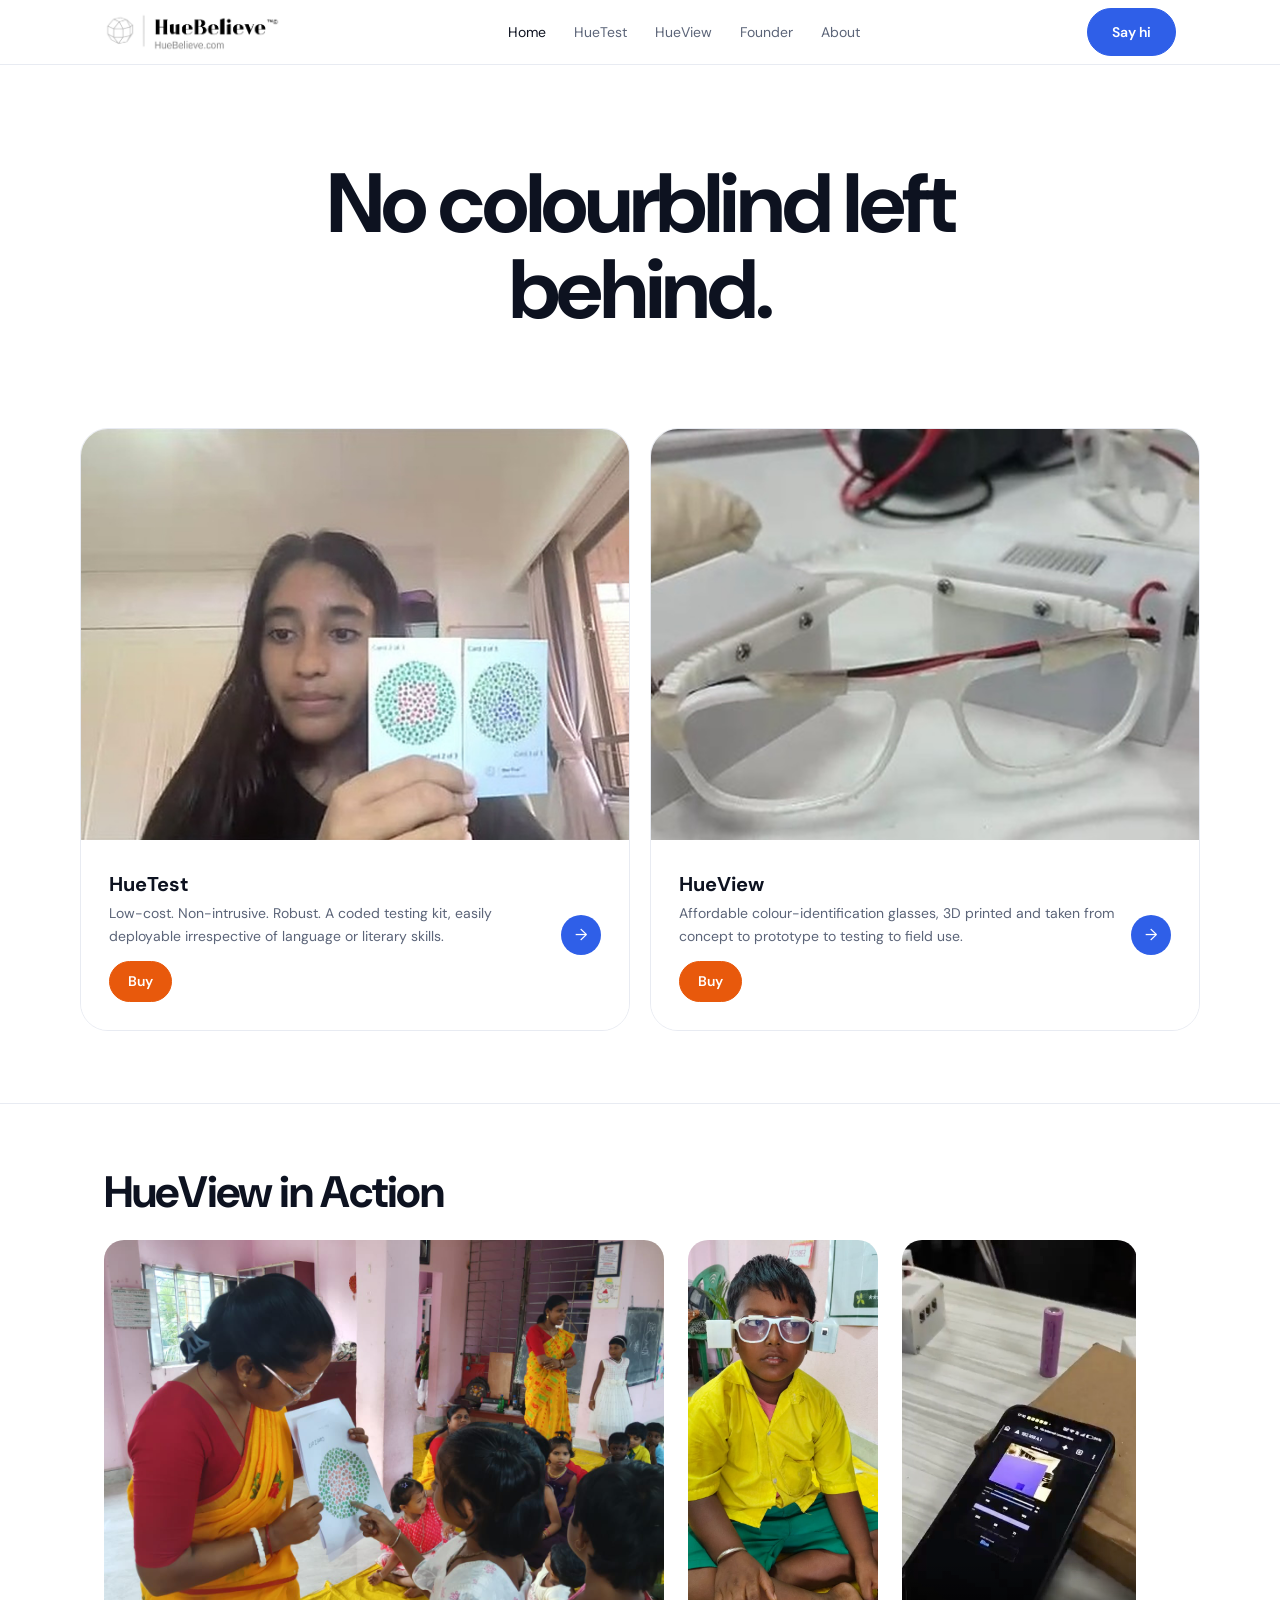
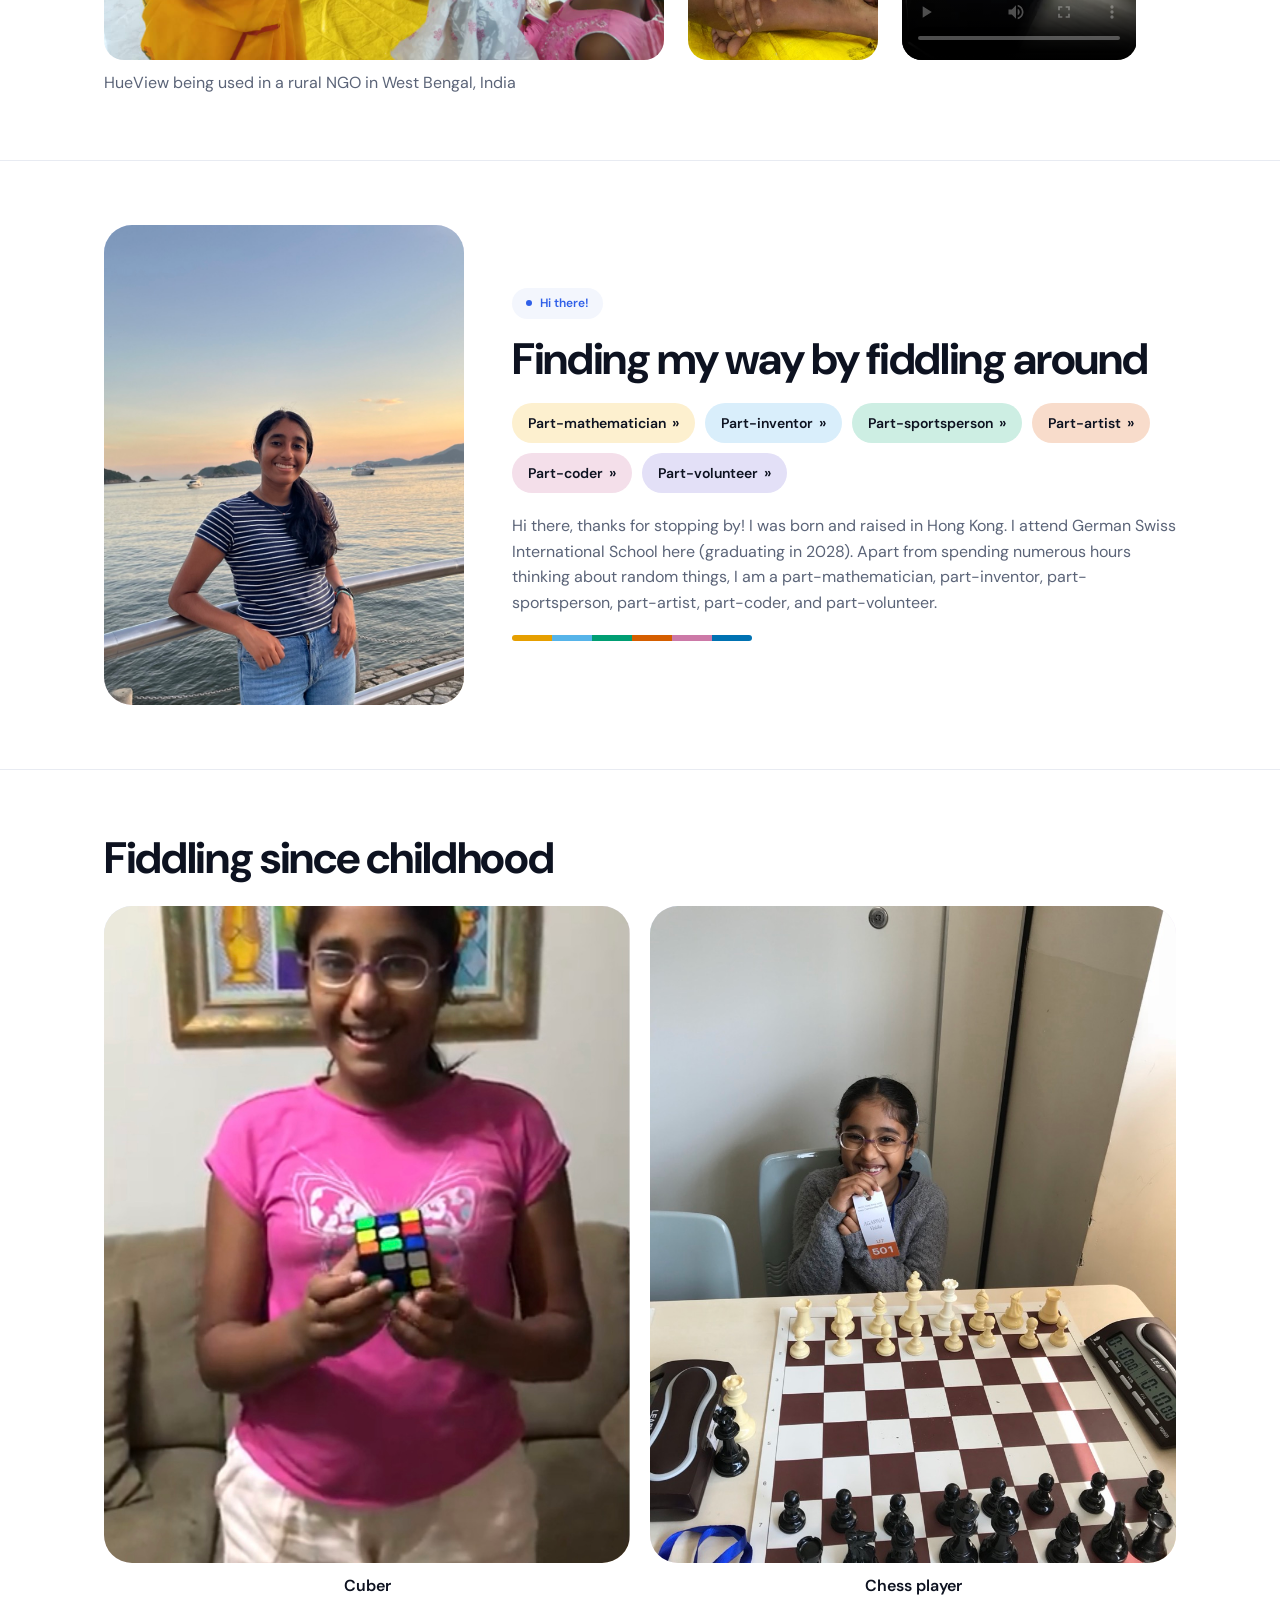
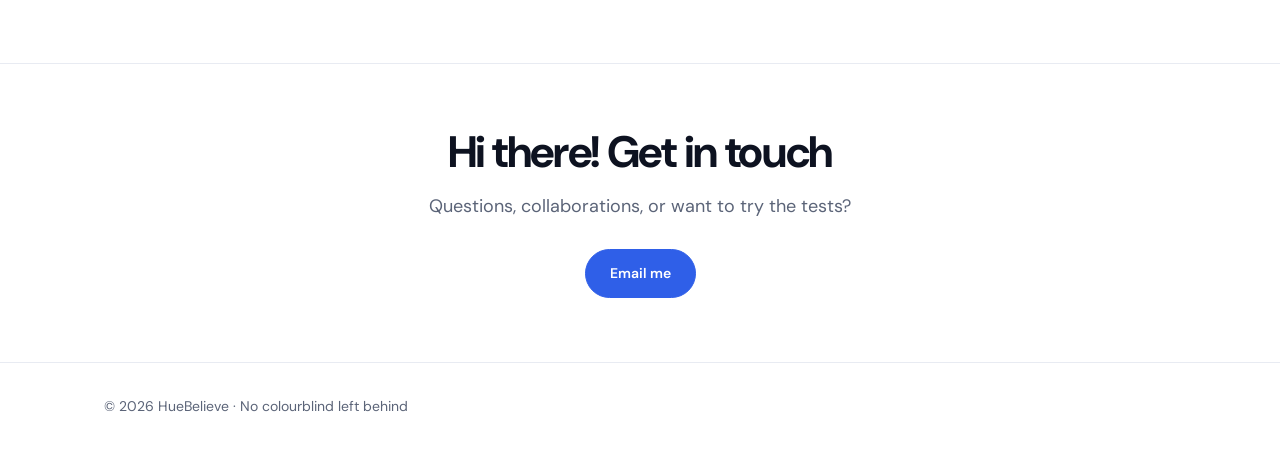
==== commit c2392176: "Add HueTest video and photo, HueView in Action gallery on home page Co-Authored-By: Claude Sonnet 5." ====
--- a/index.html
+++ b/index.html
@@ -8,6 +8,12 @@
 <div class="wrap tiles">
 <div class="tile"><a class="tile-link" href="huetest" aria-label="HueTest"></a><div class="tile-photo"><img src="images/huetest-tile.jpg" alt="HueTest colour plate cards being shown on a video call"></div><div class="cap"><div><h3>HueTest</h3><p>Low-cost. Non-intrusive. Robust. A coded testing kit, easily deployable irrespective of language or literary skills.</p><a class="btn buy" href="buy">Buy</a></div><span class="arrow">→</span></div></div>
 <div class="tile"><a class="tile-link" href="hueview" aria-label="HueView"></a><div class="tile-photo"><img src="images/hueview-tile.jpg" alt="HueView prototype glasses on a workbench"></div><div class="cap"><div><h3>HueView</h3><p>Affordable colour-identification glasses, 3D printed and taken from concept to prototype to testing to field use.</p><a class="btn buy" href="buy">Buy</a></div><span class="arrow">→</span></div></div></div>
+<section><div class="wrap"><h2>HueView in Action</h2>
+<div class="action-row">
+<figure><img src="images/hueview-in-action.jpg" alt="HueView being used in a rural NGO in West Bengal, India"><figcaption class="muted">HueView being used in a rural NGO in West Bengal, India</figcaption></figure>
+<figure><img src="images/hueview-in-action-2.jpg" alt="A student wearing HueView glasses"></figure>
+<figure><video controls playsinline preload="metadata" poster="images/hueview-video-poster.jpg"><source src="videos/hueview-in-action.mp4" type="video/mp4"></video></figure>
+</div></div></section>
 <section id="about"><div class="wrap about"><div class="photo " data-label="Me"><img src="images/me.jpg" alt="Shivani by the sea at sunset" onerror="this.remove()"></div>
 <div><span class="badge"><i></i>Hi there!</span><h2 style="margin-top:16px">Finding my way by fiddling around</h2>
 <div class="chips"><a class="chip" href="founder#mathematician">Part-mathematician <span class="arr">&raquo;</span></a><a class="chip" href="founder#inventor">Part-inventor <span class="arr">&raquo;</span></a><a class="chip" href="founder#sportsperson">Part-sportsperson <span class="arr">&raquo;</span></a><a class="chip" href="founder#artist">Part-artist <span class="arr">&raquo;</span></a><a class="chip" href="founder#coder">Part-coder <span class="arr">&raquo;</span></a><a class="chip" href="founder#volunteer">Part-volunteer <span class="arr">&raquo;</span></a></div>
--- a/styles.css
+++ b/styles.css
@@ -93,3 +93,25 @@
 .tile{flex-direction:column;align-items:stretch}
 .tile-photo{aspect-ratio:4/3;overflow:hidden}
 .tile-photo img{width:100%;height:100%;object-fit:cover;display:block}
+
+:root{--buy:#e8590c}
+.btn.buy{background:var(--buy);color:#fff;border-color:var(--buy)}
+.tile{position:relative}
+.tile-link{position:absolute;inset:0;z-index:1}
+.tile .buy{position:relative;z-index:2;padding:8px 18px}
+.tile .cap .acts{display:flex;align-items:center;gap:10px;flex:none}
+.pagehead .buy{margin-top:20px}
+.options{display:grid;gap:14px;margin:24px 0}
+.opt{display:flex;justify-content:space-between;align-items:center;gap:16px;width:100%;text-align:left;font:inherit;cursor:pointer;background:#fff;border:1px solid var(--line);border-radius:20px;padding:22px 26px;transition:transform .15s,border-color .15s}
+.opt:hover{transform:translateY(-2px);border-color:var(--buy)}
+.opt b{font-size:18px}.opt span{color:var(--buy);font-weight:700;font-size:18px;white-space:nowrap}
+.notes{color:var(--muted);padding-left:20px;display:grid;gap:8px}
+.notes a{color:var(--buy);font-weight:600;text-decoration:underline}
+.tile .cap .buy{margin-top:14px}
+.tile .cap .arrow{align-self:center}
+
+.action-row{display:flex;flex-wrap:wrap;gap:24px;align-items:flex-start;margin-top:24px}
+.action-row figure{margin:0}
+.action-row img,.action-row video{height:420px;width:auto;max-width:100%;border-radius:20px;display:block;object-fit:cover;background:#000}
+.action-row figcaption{margin-top:10px;max-width:560px}
+@media(max-width:700px){.action-row img,.action-row video{height:auto;width:100%}.action-row figure{width:100%}}
